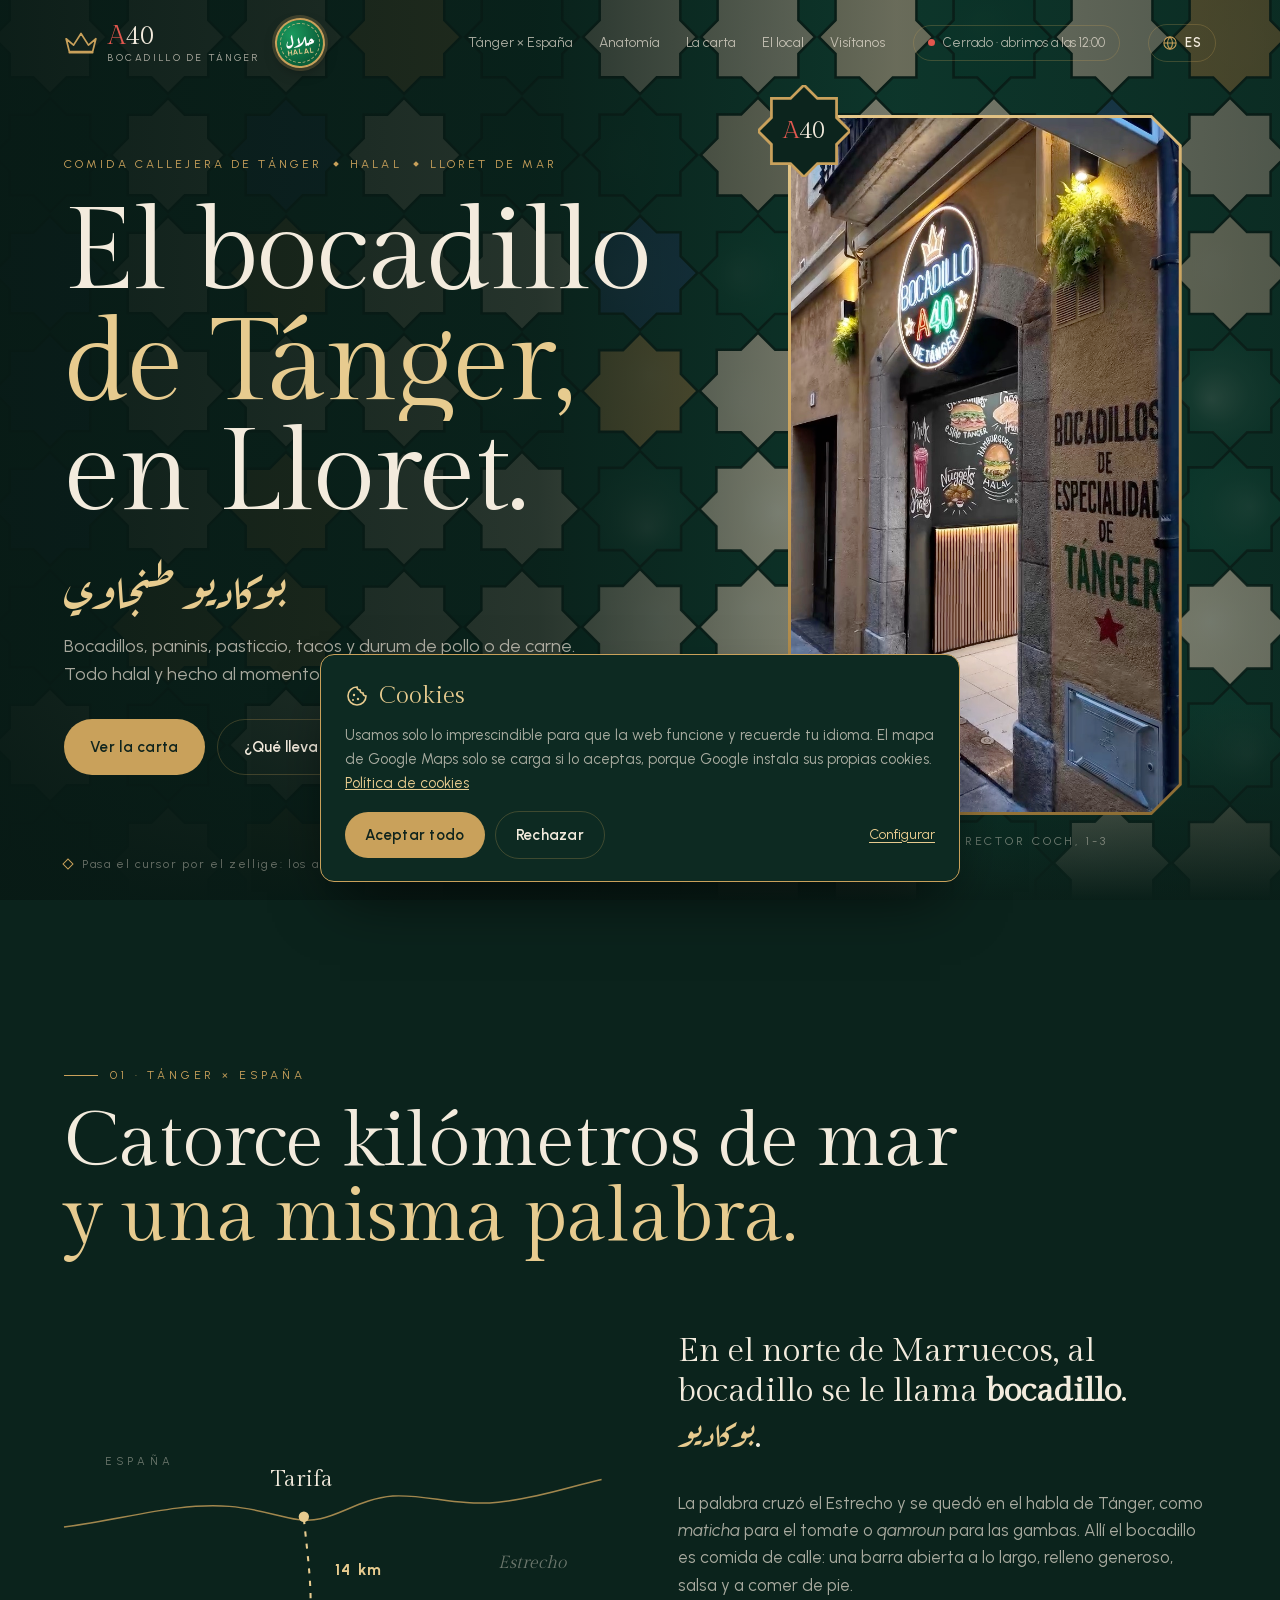
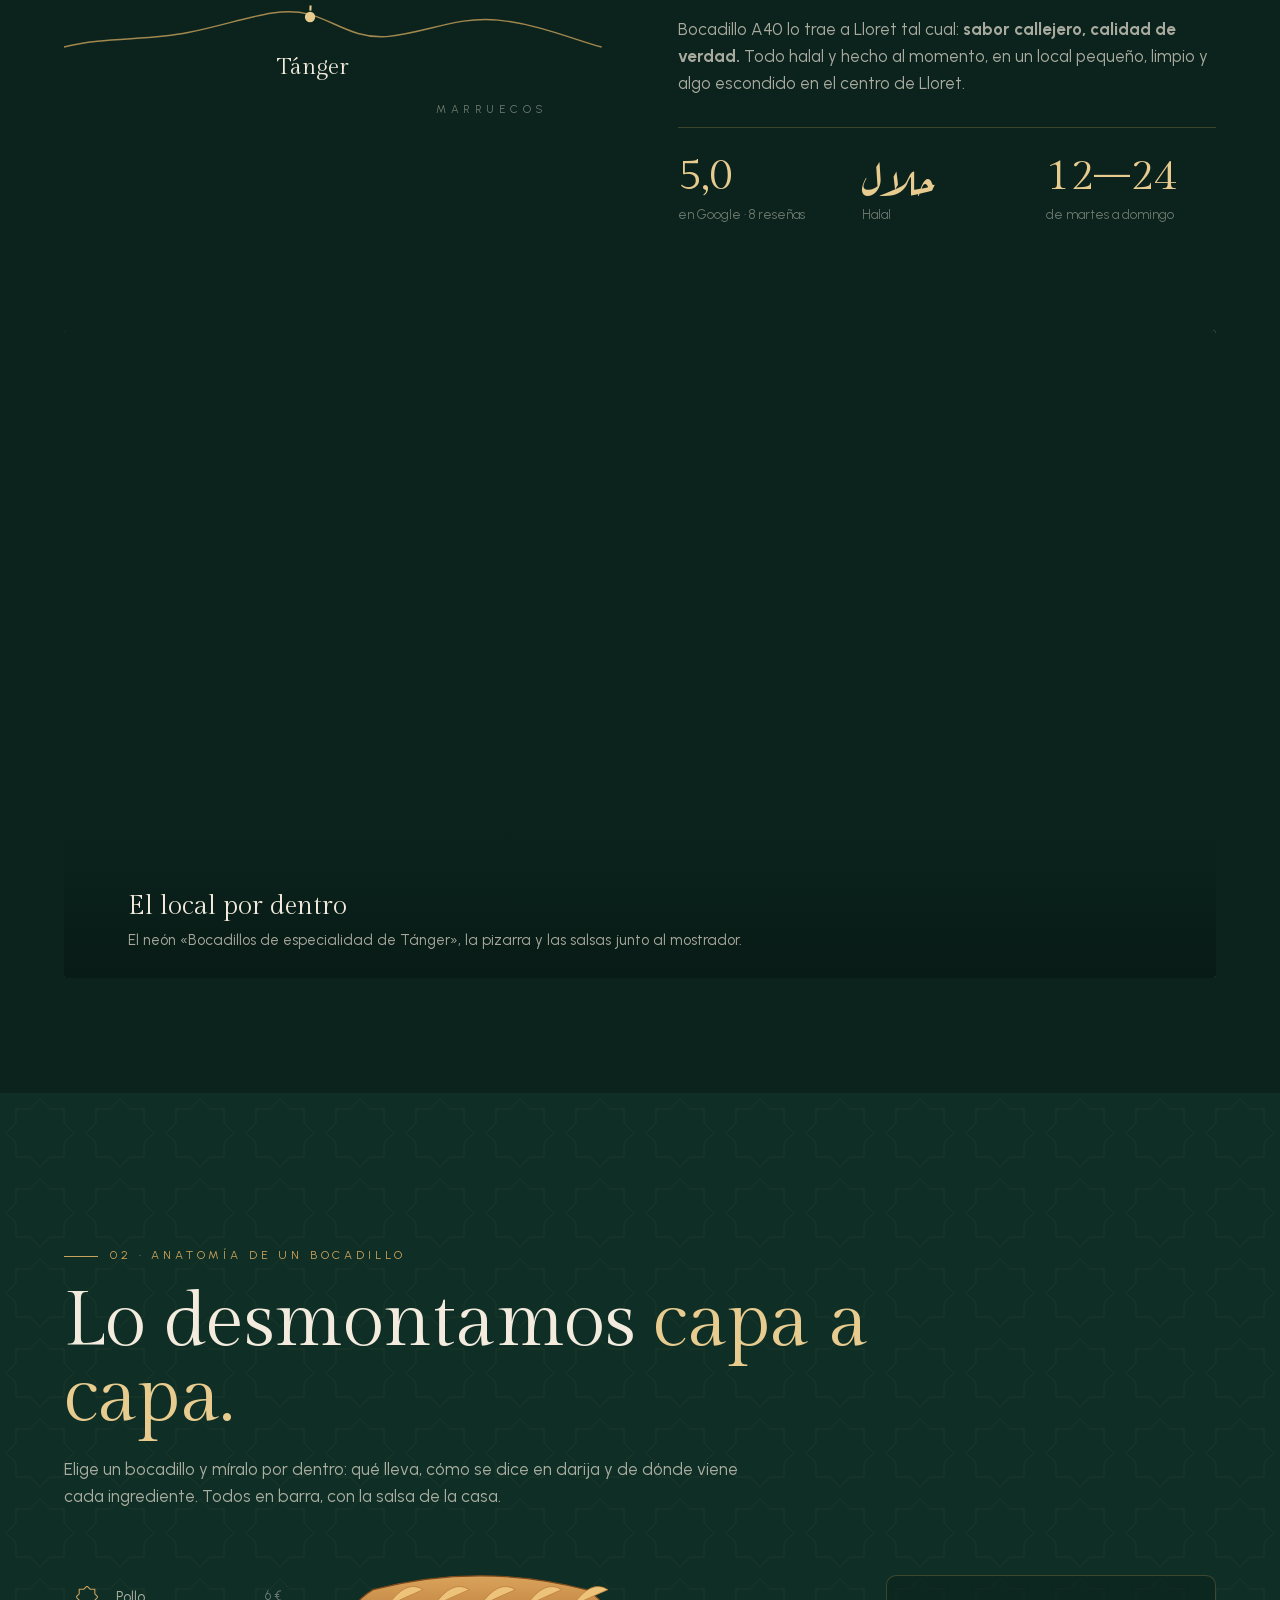
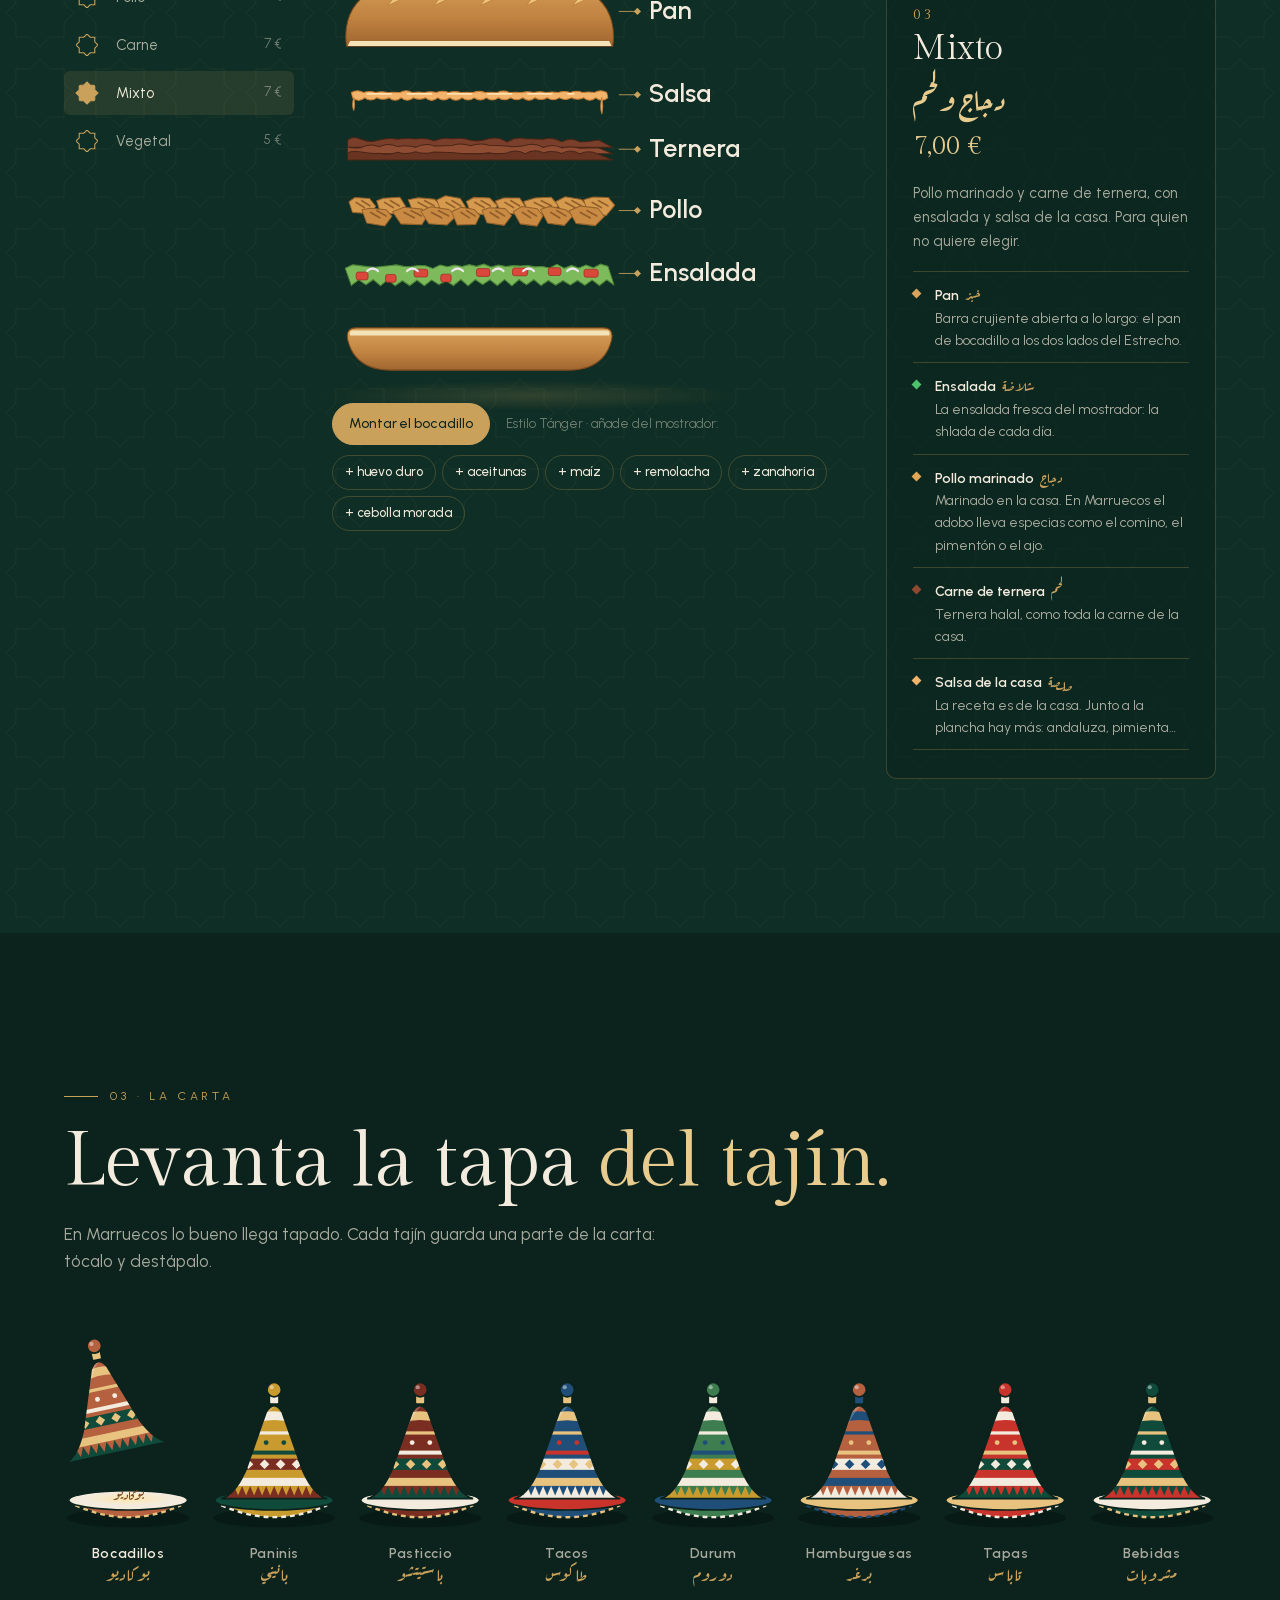
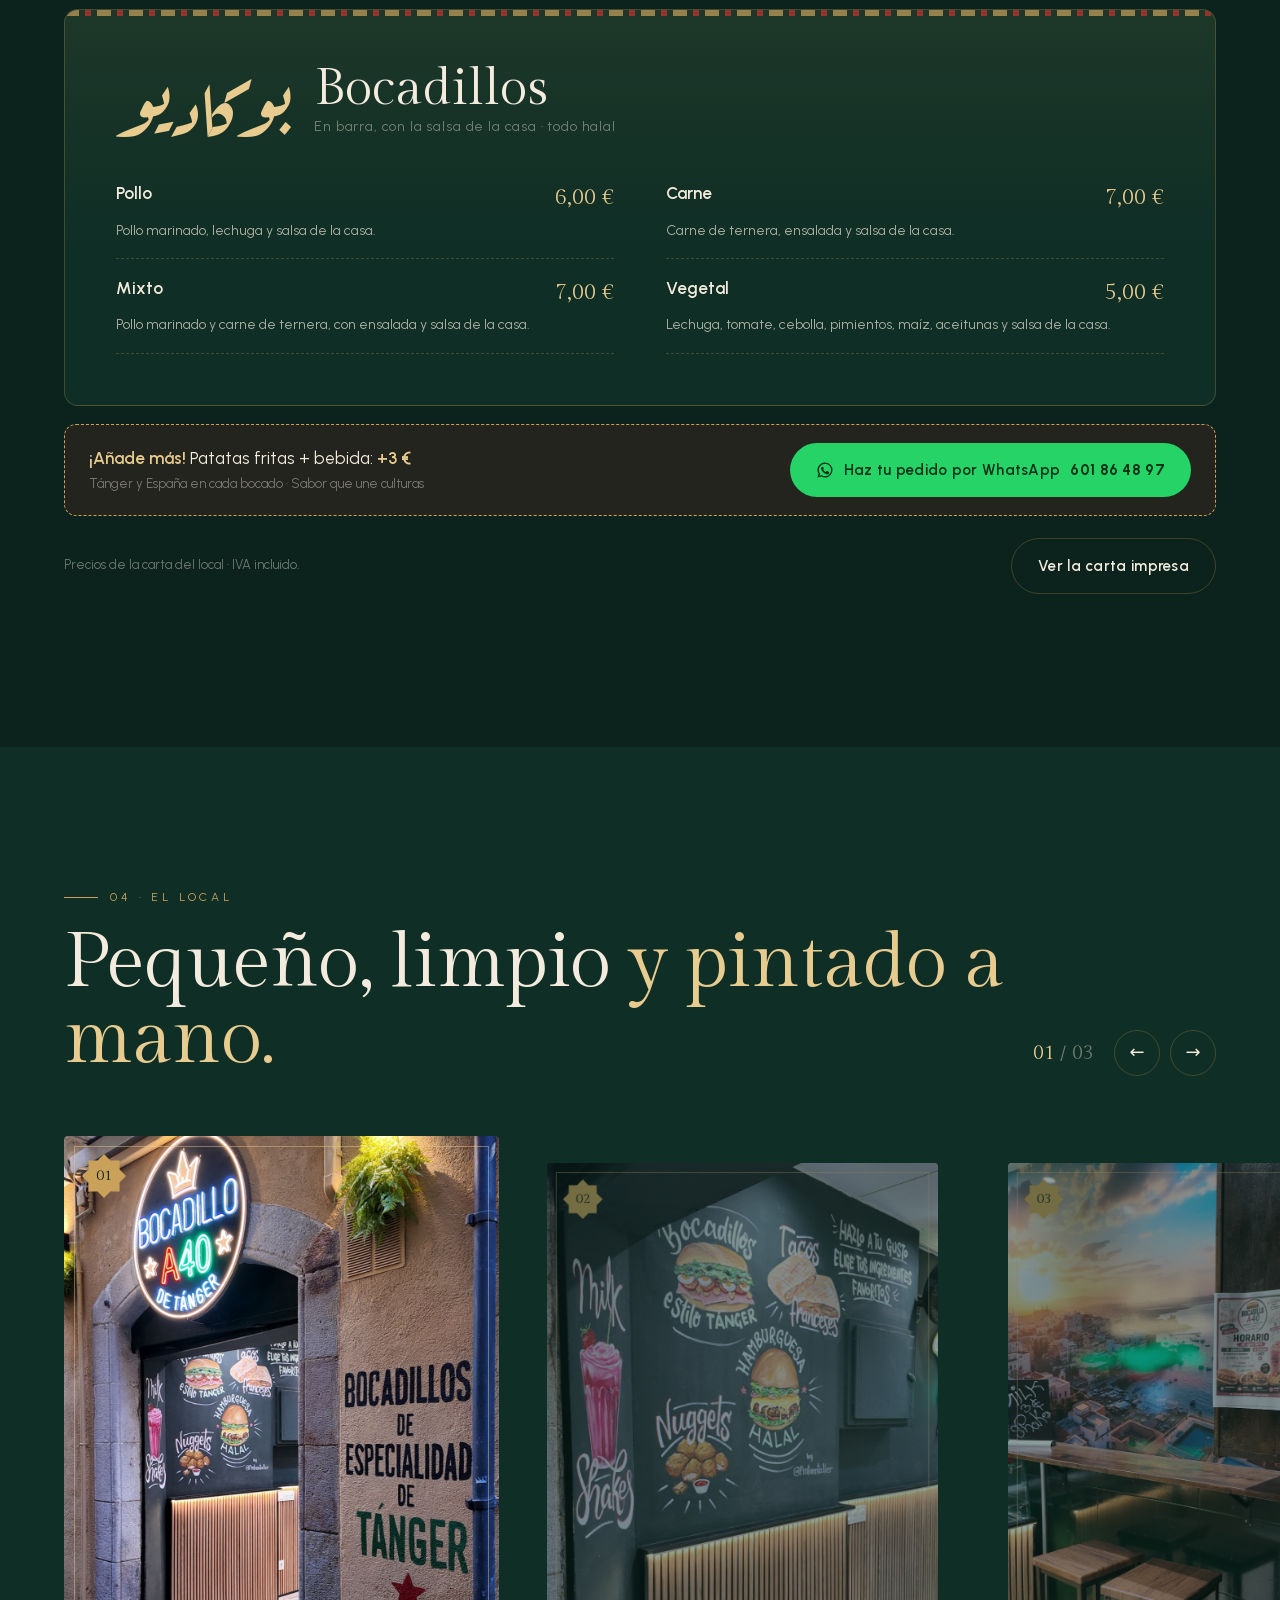
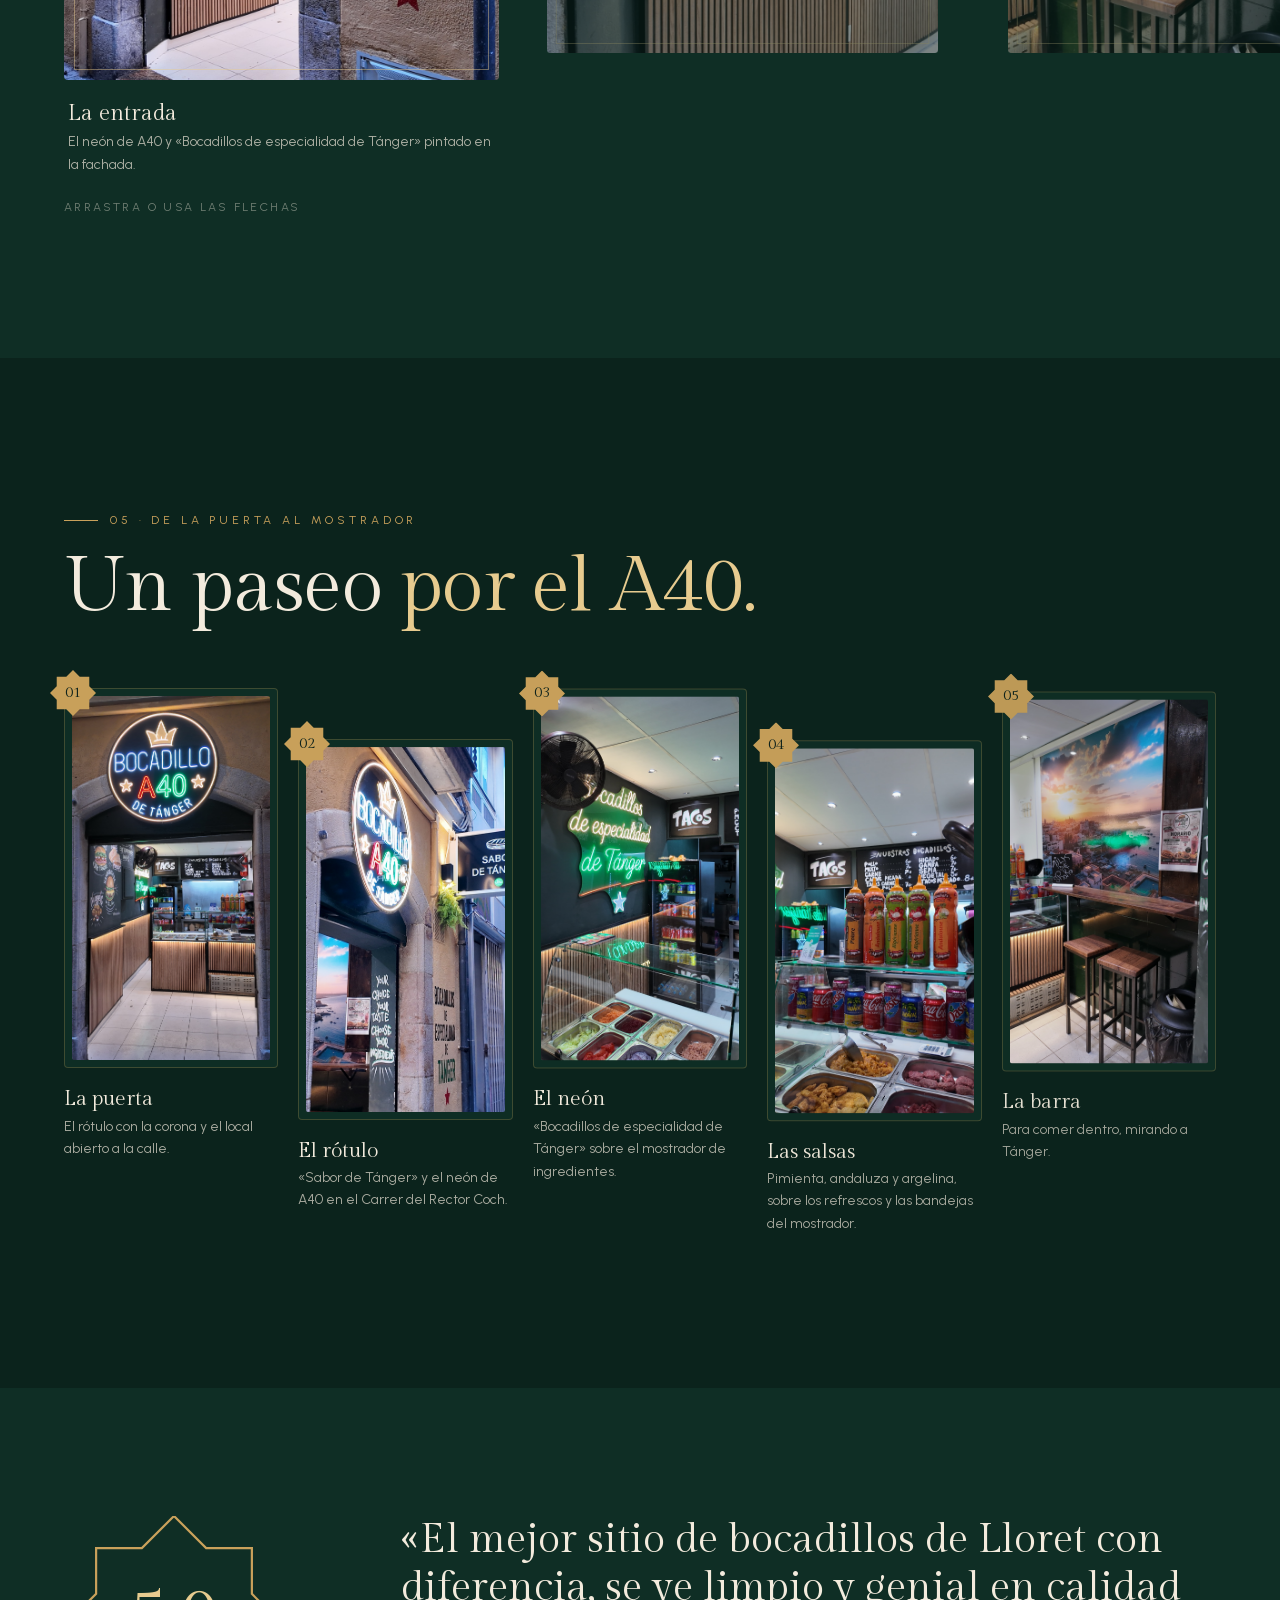
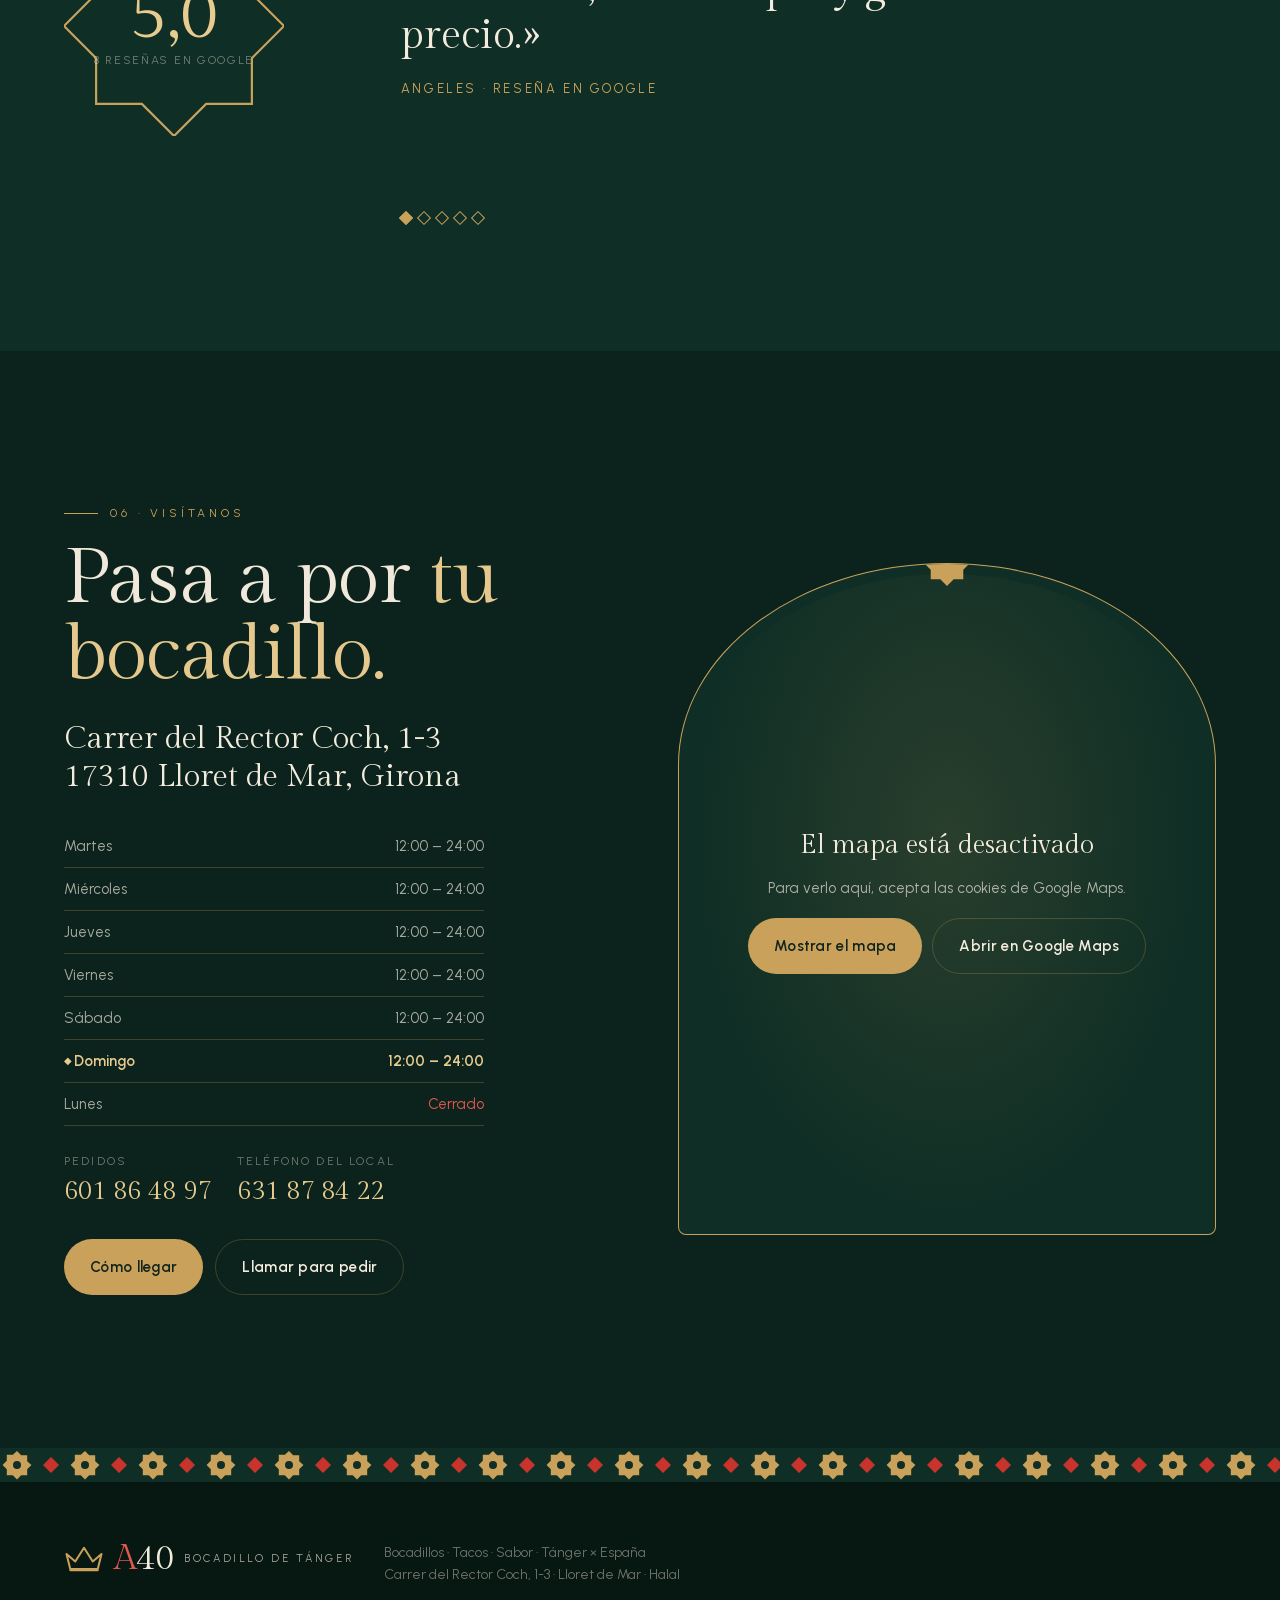
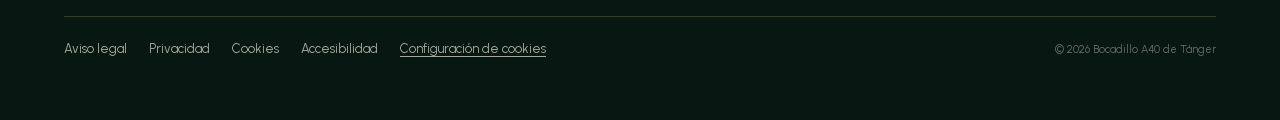
==== index.html @ fdda0179 "Publicar a40 · 2026-10-29 18:52 Co-Authored-By: Claude Opus 5.5 <noreply@anthropic.com>" ====
<!doctype html>
<html lang="es">
<head>
<meta charset="utf-8">
<meta name="viewport" content="width=device-width, initial-scale=1, viewport-fit=cover">
<title>Bocadillo A40 de Tánger · Bocadillos y tacos halal · Lloret de Mar</title>
<meta name="description" content="Bocadillo A40 de Tánger: comida callejera de Tánger en el Carrer del Rector Coch, 1-3 de Lloret de Mar. Bocadillos, paninis, pasticcio, tacos, durum y hamburguesas halal. De martes a domingo de 12 a 24 h. 5,0 en Google.">
<meta name="theme-color" content="#0B231C">
<meta property="og:title" content="Bocadillo A40 de Tánger · Lloret de Mar">
<meta property="og:description" content="El bocadillo de Tánger, en Lloret. Halal, hecho al momento, de 12 a 24 h.">
<meta property="og:image" content="assets/img/p1-puerta.jpg">
<link rel="icon" href="data:image/svg+xml,%3Csvg xmlns='http://www.w3.org/2000/svg' viewBox='0 0 64 64'%3E%3Cpath d='M32 2l8.8 8.8H53.2v12.4L62 32l-8.8 8.8v12.4H40.8L32 62l-8.8-8.8H10.8V40.8L2 32l8.8-8.8V10.8h12.4z' fill='%230F4A3A' stroke='%23C9A15B' stroke-width='3'/%3E%3Ctext x='32' y='41' font-family='Georgia,serif' font-size='24' fill='%23F3EBDD' text-anchor='middle'%3EA%3C/text%3E%3C/svg%3E">
<link rel="stylesheet" href="assets/fonts/fonts.css">
<link rel="stylesheet" href="style.css">
</head>
<body>

<svg width="0" height="0" style="position:absolute" aria-hidden="true">
  <defs>
    <symbol id="crown" viewBox="0 0 64 44"><path d="M4 14l14 12L32 4l14 22 14-12-6 24H10z" fill="none" stroke="currentColor" stroke-width="3.2" stroke-linejoin="round"/><path d="M10 40h44" stroke="currentColor" stroke-width="3.2" stroke-linecap="round"/></symbol>
    <symbol id="star8" viewBox="0 0 100 100"><path d="M50 0l14.6 14.6H85.4v20.8L100 50 85.4 64.6v20.8H64.6L50 100 35.4 85.4H14.6V64.6L0 50l14.6-14.6V14.6h20.8z"/></symbol>
  </defs>
</svg>

<!-- ============ ENTRADA ============ -->
<div class="intro" id="intro" aria-hidden="true">
  <svg class="intro__star" viewBox="-110 -110 220 220">
    <g fill="none" stroke="#C9A15B" stroke-width="1.4">
      <rect x="-70" y="-70" width="140" height="140" />
      <rect x="-70" y="-70" width="140" height="140" transform="rotate(45)" />
      <circle r="44" />
      <rect x="-40" y="-40" width="80" height="80" transform="rotate(22.5)" />
      <rect x="-40" y="-40" width="80" height="80" transform="rotate(67.5)" />
      <circle r="96" stroke-dasharray="2 6" />
    </g>
  </svg>
  <p class="intro__ar">طنجة</p>
</div>

<!-- ============ NAV ============ -->
<header class="nav" id="nav">
  <a class="logo" href="#top" aria-label="Bocadillo A40 de Tánger">
    <svg class="logo__crown" aria-hidden="true"><use href="#crown"/></svg>
    <span class="logo__txt"><b><i>A</i>40</b><small>Bocadillo de Tánger</small></span>
    <span class="halal" role="img" data-ta="aria-label:halal.aria,title:halal.aria" aria-label="Halal 100 %" title="Halal 100 %"><b lang="ar">حلال</b><small>HALAL</small></span>
  </a>
  <nav class="nav__links" data-ta="aria-label:nav.label" aria-label="Secciones">
    <a href="#estrecho" data-t="nav.estrecho">Tánger × España</a>
    <a href="#anatomia" data-t="nav.anat">Anatomía</a>
    <a href="#carta" data-t="nav.carta">La carta</a>
    <a href="#galeria" data-t="nav.local">El local</a>
    <a href="#visita" data-t="nav.visita">Visítanos</a>
  </nav>
  <span class="live" data-live><i></i><span data-live-text>Horario</span></span>
  <div class="lang" data-lang></div>
  <button class="burger" id="burger" type="button" aria-expanded="false" aria-controls="drawer" data-ta="aria-label:nav.menu" aria-label="Menú"><span></span><span></span></button>
</header>
<div class="drawer" id="drawer">
  <a href="#estrecho" data-t="nav.estrecho">Tánger × España</a><a href="#anatomia" data-t="nav.anatfull">Anatomía del bocadillo</a><a href="#carta" data-t="nav.carta">La carta</a><a href="#galeria" data-t="nav.local">El local</a><a href="#videos" data-t="nav.videos">Un paseo</a><a href="#visita" data-t="nav.visita">Visítanos</a>
  <p class="live" data-live><i></i><span data-live-text>Horario</span></p>
</div>

<main id="top">

<!-- ============ HERO · ZELLIGE ============ -->
<section class="hero" id="hero">
  <canvas class="hero__zellige" id="zellige" aria-hidden="true"></canvas>
  <div class="hero__veil" aria-hidden="true"></div>
  <div class="hero__in">
    <div class="hero__copy">
      <p class="eyebrow"><span data-t="hero.e1">Comida callejera de Tánger</span><span class="dot"></span><span>Halal</span><span class="dot"></span><span data-t="hero.e3">Lloret de Mar</span></p>
      <h1 class="hero__t">
        <span class="ln"><span data-t="hero.t1">El bocadillo</span></span>
        <span class="ln"><span data-t="hero.t2"><em>de Tánger,</em></span></span>
        <span class="ln"><span data-t="hero.t3">en Lloret.</span></span>
      </h1>
      <p class="hero__ar" lang="ar" dir="rtl">بوكاديو طنجاوي</p>
      <p class="hero__lead" data-t="hero.lead">Bocadillos, paninis, pasticcio, tacos y durum de pollo o de carne. Todo halal y hecho al momento, en el Carrer del Rector Coch.</p>
      <div class="hero__cta">
        <a class="btn btn--gold" href="#carta" data-t="hero.cta1">Ver la carta</a>
        <a class="btn btn--line" href="#anatomia" data-t="hero.cta2">¿Qué lleva cada bocadillo?</a>
      </div>
    </div>
    <figure class="hero__window hero__window--video">
      <div class="hero__frame"><video id="heroVid" muted loop playsinline preload="metadata" poster="assets/video/portada.jpg" data-ta="aria-label:hero.alt" aria-label="Vídeo: paseo por Bocadillo A40, de la puerta al mostrador"><source src="assets/video/portada.mp4" type="video/mp4"></video></div>
      <span class="hero__badge" aria-hidden="true"><svg viewBox="0 0 100 100"><use href="#star8"/></svg><b><i>A</i>40</b></span>
      <figcaption>Carrer del Rector Coch, 1-3</figcaption>
    </figure>
  </div>
  <p class="hero__hint" aria-hidden="true"><span></span><b data-t="hero.hint">Pasa el cursor por el zellige: los azulejos cogen la luz</b></p>
</section>

<!-- ============ TÁNGER × ESPAÑA ============ -->
<section class="strait" id="estrecho">
  <div class="strait__head">
    <p class="kicker" data-t="strait.k">01 · Tánger × España</p>
    <h2 class="h2" data-reveal data-t="strait.h2">Catorce kilómetros de mar<br><em>y una misma palabra.</em></h2>
  </div>
  <div class="strait__grid">
    <div class="strait__map" aria-hidden="true">
      <svg viewBox="0 0 520 340" id="straitMap">
        <path class="sm-coast" d="M0 120 C60 112 110 96 160 100 C200 103 222 118 248 112 C268 108 290 92 318 90 C350 88 380 100 420 96 C460 92 492 80 520 74"/>
        <path class="sm-coast" d="M0 236 C40 226 80 230 120 222 C170 212 205 196 236 204 C262 211 280 228 312 226 C352 222 380 206 420 210 C460 214 496 230 520 236"/>
        <path class="sm-route" d="M232 112 C236 150 240 180 238 206"/>
        <circle class="sm-dot" cx="232" cy="110" r="5"/><circle class="sm-dot" cx="238" cy="207" r="5"/>
        <text x="200" y="80" class="sm-t" data-t="map.tarifa">Tarifa</text>
        <text x="206" y="262" class="sm-t" data-t="map.tanger">Tánger</text>
        <text x="262" y="166" class="sm-km">14 km</text>
        <text x="40" y="60" class="sm-l" data-t="map.es">ESPAÑA</text><text x="360" y="300" class="sm-l" data-t="map.ma">MARRUECOS</text>
        <text x="420" y="160" class="sm-sea" data-t="map.sea">Estrecho</text>
      </svg>
    </div>
    <div class="strait__txt">
      <p class="big" data-t="strait.big">En el norte de Marruecos, al bocadillo se le llama <b>bocadillo</b>. <span lang="ar" dir="rtl" class="ar">بوكاديو</span>.</p>
      <p data-t="strait.p1">La palabra cruzó el Estrecho y se quedó en el habla de Tánger, como <i>maticha</i> para el tomate o <i>qamroun</i> para las gambas. Allí el bocadillo es comida de calle: una barra abierta a lo largo, relleno generoso, salsa y a comer de pie.</p>
      <p data-t="strait.p2">Bocadillo A40 lo trae a Lloret tal cual: <b>sabor callejero, calidad de verdad.</b> Todo halal y hecho al momento, en un local pequeño, limpio y algo escondido en el centro de Lloret.</p>
      <ul class="stats">
        <li><b>5,0</b><span data-t="stats.g">en Google · 8 reseñas</span></li>
        <li><b>حلال</b><span>Halal</span></li>
        <li><b>12–24</b><span data-t="stats.days">de martes a domingo</span></li>
      </ul>
    </div>
  </div>
  <figure class="lattice" id="lattice">
    <img src="assets/img/local-dentro.jpg" data-ta="alt:lattice.alt" alt="Interior de Bocadillo A40: neón verde, pizarra de bocadillos y salsas sobre el mostrador" loading="lazy">
    <div class="lattice__grid" aria-hidden="true"></div>
    <figcaption><span data-t="lattice.c1">El local por dentro</span> <b data-t="lattice.c2">El neón «Bocadillos de especialidad de Tánger», la pizarra y las salsas junto al mostrador.</b></figcaption>
  </figure>
</section>

<!-- ============ ANATOMÍA DEL BOCADILLO ============ -->
<section class="anat" id="anatomia">
  <div class="anat__head">
    <p class="kicker" data-t="anat.k">02 · Anatomía de un bocadillo</p>
    <h2 class="h2" data-reveal data-t="anat.h2">Lo desmontamos <em>capa a capa.</em></h2>
    <p class="anat__lead" data-t="anat.lead">Elige un bocadillo y míralo por dentro: qué lleva, cómo se dice en darija y de dónde viene cada ingrediente. Todos en barra, con la salsa de la casa.</p>
  </div>
  <div class="anat__stage">
    <ol class="anat__list" id="anatList" data-ta="aria-label:anat.list" aria-label="Bocadillos"></ol>
    <div class="anat__view">
      <svg id="anatSvg" viewBox="0 0 700 560" role="img" aria-labelledby="anatName"></svg>
      <div class="anat__tools">
        <button class="chip chip--gold" id="anatToggle" type="button" aria-pressed="true">Montar el bocadillo</button>
        <span class="anat__extras-l" data-t="anat.extras">Estilo Tánger · añade del mostrador:</span>
        <div class="anat__extras" id="anatExtras"></div>
      </div>
    </div>
    <article class="anat__card" aria-live="polite">
      <p class="anat__no" id="anatNo">01</p>
      <h3 id="anatName">Bocadillo</h3>
      <p class="anat__ar" id="anatAr" lang="ar" dir="rtl"></p>
      <p class="anat__price" id="anatPrice">6,00 €</p>
      <p class="anat__desc" id="anatDesc"></p>
      <ul class="anat__ings" id="anatIngs"></ul>
      <p class="anat__note" id="anatNote"></p>
    </article>
  </div>
</section>

<!-- ============ LA CARTA · TAJINES ============ -->
<section class="menu" id="carta">
  <div class="menu__head">
    <p class="kicker" data-t="menu.k">03 · La carta</p>
    <h2 class="h2" data-reveal data-t="menu.h2">Levanta la tapa <em>del tajín.</em></h2>
    <p class="menu__lead" data-t="menu.lead">En Marruecos lo bueno llega tapado. Cada tajín guarda una parte de la carta: tócalo y destápalo.</p>
  </div>
  <div class="tajines" id="tajines" role="tablist" data-ta="aria-label:menu.tabs" aria-label="Partes de la carta"></div>
  <div class="dish" id="dish" role="tabpanel">
    <div class="dish__head">
      <p class="dish__ar" id="dishAr" lang="ar" dir="rtl"></p>
      <h3 id="dishT"></h3>
      <p class="dish__sub" id="dishSub"></p>
    </div>
    <ul class="dish__list" id="dishList"></ul>
  </div>
  <div class="combo">
    <p><span data-t="combo"><b>¡Añade más!</b> Patatas fritas + bebida: <b>+3 €</b></span><small data-t="slogan">Tánger y España en cada bocado · Sabor que une culturas</small></p>
    <a class="btn btn--wa" href="https://wa.me/34601864897" target="_blank" rel="noopener"><svg viewBox="0 0 24 24" aria-hidden="true"><path fill="currentColor" d="M12 2a10 10 0 0 0-8.6 15.1L2 22l5-1.3A10 10 0 1 0 12 2zm0 18.2a8.2 8.2 0 0 1-4.2-1.2l-.3-.2-3 .8.8-2.9-.2-.3A8.2 8.2 0 1 1 12 20.2zm4.5-6.1c-.2-.1-1.5-.7-1.7-.8-.2-.1-.4-.1-.6.1l-.8 1c-.1.2-.3.2-.5.1a6.7 6.7 0 0 1-3.3-2.9c-.2-.4.2-.4.7-1.3.1-.2 0-.3 0-.4l-.8-1.8c-.2-.5-.4-.4-.6-.4h-.5a1 1 0 0 0-.7.3 3 3 0 0 0-.9 2.2 5.2 5.2 0 0 0 1.1 2.8 11.9 11.9 0 0 0 4.6 4c1.7.7 2.4.8 3.2.7.5-.1 1.5-.6 1.8-1.2.2-.6.2-1.1.1-1.2l-.4-.3z"/></svg><span data-t="wa">Haz tu pedido por WhatsApp</span> <b dir="ltr">601 86 48 97</b></a>
  </div>
  <div class="menu__foot">
    <p data-t="menu.foot">Precios de la carta del local · IVA incluido.</p>
    <button class="btn btn--line" type="button" id="openCarta" data-t="menu.print">Ver la carta impresa</button>
  </div>
</section>

<!-- ============ GALERÍA ============ -->
<section class="gal" id="galeria">
  <div class="gal__head">
    <div>
      <p class="kicker" data-t="gal.k">04 · El local</p>
      <h2 class="h2" data-reveal data-t="gal.h2">Pequeño, limpio <em>y pintado a mano.</em></h2>
    </div>
    <div class="gal__nav" dir="ltr">
      <span class="gal__count"><b id="galNow">01</b> / <span id="galAll">12</span></span>
      <button type="button" class="round" id="galPrev" data-ta="aria-label:gal.prev" aria-label="Foto anterior">←</button>
      <button type="button" class="round" id="galNext" data-ta="aria-label:gal.next" aria-label="Foto siguiente">→</button>
    </div>
  </div>
  <div class="gal__viewport" id="galVp" dir="ltr">
    <ul class="gal__track" id="galTrack"></ul>
  </div>
  <p class="gal__hint" data-t="gal.hint">Arrastra o usa las flechas</p>
</section>

<!-- ============ UN PASEO · FOTOS DEL LOCAL ============ -->
<section class="vids" id="videos">
  <div class="vids__head">
    <p class="kicker" data-t="vids.k">05 · De la puerta al mostrador</p>
    <h2 class="h2" data-reveal data-t="vids.h2">Un paseo <em>por el A40.</em></h2>
  </div>
  <ol class="walk" id="walk"></ol>
</section>

<!-- ============ RESEÑAS ============ -->
<section class="revs" id="resenas">
  <div class="revs__score">
    <svg class="revs__star" aria-hidden="true"><use href="#star8"/></svg>
    <b>5,0</b>
    <span data-t="revs.n">8 reseñas en Google</span>
  </div>
  <div class="revs__quotes" id="revs">
    <blockquote class="is-on" data-t="rev.1"><p>«El mejor sitio de bocadillos de Lloret con diferencia, se ve limpio y genial en calidad precio.»</p><cite>Angeles · reseña en Google</cite></blockquote>
    <blockquote data-t="rev.2"><p>«Todo muy limpio, se nota que la comida es de buena calidad.»</p><cite>Gerard · reseña en Google</cite></blockquote>
    <blockquote data-t="rev.3"><p>«Súper bueno todo, mucha limpieza y también muy amables al atenderte. Se los recomiendo 1000%.»</p><cite>Jesús · reseña en Google</cite></blockquote>
    <blockquote data-t="rev.4"><p>«Buen sitio para comer un bocadillo rico, sano y barato, además de rápido.»</p><cite>Reseña en Google</cite></blockquote>
    <blockquote data-t="rev.5"><p>«El local es pequeño, ¡pero eso no importa! La comida está buenísima, el sabor es increíble y se nota la calidad.»</p><cite>Reseña en Google</cite></blockquote>
  </div>
  <div class="revs__dots" id="revDots"></div>
</section>

<!-- ============ VISÍTANOS ============ -->
<section class="visit" id="visita">
  <div class="visit__info">
    <p class="kicker" data-t="visit.k">06 · Visítanos</p>
    <h2 class="h2" data-reveal data-t="visit.h2">Pasa a por <em>tu bocadillo.</em></h2>
    <address>Carrer del Rector Coch, 1-3<br>17310 Lloret de Mar, Girona</address>
    <table class="hours" id="hours">
      <tbody>
        <tr data-d="2"><th data-t="d.2">Martes</th><td>12:00 – 24:00</td></tr>
        <tr data-d="3"><th data-t="d.3">Miércoles</th><td>12:00 – 24:00</td></tr>
        <tr data-d="4"><th data-t="d.4">Jueves</th><td>12:00 – 24:00</td></tr>
        <tr data-d="5"><th data-t="d.5">Viernes</th><td>12:00 – 24:00</td></tr>
        <tr data-d="6"><th data-t="d.6">Sábado</th><td>12:00 – 24:00</td></tr>
        <tr data-d="0"><th data-t="d.0">Domingo</th><td>12:00 – 24:00</td></tr>
        <tr data-d="1" class="off"><th data-t="d.1">Lunes</th><td data-t="closed">Cerrado</td></tr>
      </tbody>
    </table>
    <ul class="phones">
      <li><span data-t="tel.orders">Pedidos</span><a href="tel:+34601864897" dir="ltr">601 86 48 97</a></li>
      <li><span data-t="tel.shop">Teléfono del local</span><a href="tel:+34631878422" dir="ltr">631 87 84 22</a></li>
    </ul>
    <div class="visit__cta">
      <a class="btn btn--gold" href="https://www.google.com/maps/dir/?api=1&destination=Bocadillo%20A40%2C%20Carrer%20del%20Rector%20Coch%201%2C%20Lloret%20de%20Mar" target="_blank" rel="noopener" data-t="visit.go">Cómo llegar</a>
      <a class="btn btn--line" href="tel:+34601864897" data-t="visit.call">Llamar para pedir</a>
    </div>
  </div>
  <div class="visit__map">
    <svg class="visit__orn" aria-hidden="true"><use href="#star8"/></svg>
    <iframe data-ta="title:visit.map" title="Mapa: Bocadillo A40, Carrer del Rector Coch 1-3, Lloret de Mar" data-consent-src="https://maps.google.com/maps?q=Bocadillo%20A40%2C%20Carrer%20del%20Rector%20Coch%201-3%2C%20Lloret%20de%20Mar&z=17&output=embed" loading="lazy" referrerpolicy="no-referrer-when-downgrade"></iframe>
    <div class="map-off" data-open="https://www.google.com/maps/search/?api=1&amp;query=Bocadillo%20A40%2C%20Carrer%20del%20Rector%20Coch%201-3%2C%20Lloret%20de%20Mar"></div>
  </div>
</section>

</main>

<footer class="foot">
  <div class="foot__band" aria-hidden="true"></div>
  <div class="foot__in">
    <p class="foot__logo"><svg aria-hidden="true"><use href="#crown"/></svg><b><i>A</i>40</b> <span>Bocadillo de Tánger</span></p>
    <p data-t="foot.line">Bocadillos · Tacos · Sabor · Tánger × España<br>Carrer del Rector Coch, 1-3 · Lloret de Mar · Halal</p>
    <nav class="foot__legal" data-ta="aria-label:lg.nav" aria-label="Información legal">
      <a href="aviso-legal/" data-t="lg.aviso">Aviso legal</a>
      <a href="privacidad/" data-t="lg.priv">Privacidad</a>
      <a href="cookies/" data-t="lg.cookies">Cookies</a>
      <a href="accesibilidad/" data-t="lg.a11y">Accesibilidad</a>
      <button type="button" data-cookie-settings data-t="lg.settings">Configuración de cookies</button>
      <small>© 2026 Bocadillo A40 de Tánger</small>
    </nav>
  </div>
</footer>

<!-- lightbox -->
<div class="lb" id="lb" role="dialog" aria-modal="true" aria-label="Imagen ampliada" hidden>
  <figure><img id="lbImg" alt=""><figcaption id="lbCap"></figcaption></figure>
  <button class="lb__close" type="button" data-ta="aria-label:lb.close" aria-label="Cerrar">×</button>
</div>

<script src="assets/js/gsap.min.js"></script>
<script src="assets/js/ScrollTrigger.min.js"></script>
<script src="assets/js/lenis.min.js"></script>
<script src="datos.js"></script>
<script src="i18n.js"></script>
<script src="cookies.js"></script>
<script src="app.js"></script>
</body>
</html>
---- assets/fonts/fonts.css ----
/* Google Fonts alojadas en la propia web (Amiri, Aref Ruqaa, Gilda Display, IBM Plex Sans Arabic, Urbanist) · licencia SIL OFL */
/* arabic */
@font-face {
  font-family: 'Amiri';
  font-style: normal;
  font-weight: 400;
  font-display: swap;
  src: url(amiri-400-arabic.woff2) format('woff2');
  unicode-range: U+0600-06FF, U+0750-077F, U+0870-0891, U+0897-08E1, U+08E3-08FF, U+200C-200E, U+2010-2011, U+204F, U+2E41, U+FB50-FDFF, U+FE70-FE74, U+FE76-FEFC, U+102E0-102FB, U+10E60-10E7E, U+10EC2-10EC7, U+10EC9-10EEE, U+10EF0-10EFF, U+1EE00-1EE03, U+1EE05-1EE1F, U+1EE21-1EE22, U+1EE24, U+1EE27, U+1EE29-1EE32, U+1EE34-1EE37, U+1EE39, U+1EE3B, U+1EE42, U+1EE47, U+1EE49, U+1EE4B, U+1EE4D-1EE4F, U+1EE51-1EE52, U+1EE54, U+1EE57, U+1EE59, U+1EE5B, U+1EE5D, U+1EE5F, U+1EE61-1EE62, U+1EE64, U+1EE67-1EE6A, U+1EE6C-1EE72, U+1EE74-1EE77, U+1EE79-1EE7C, U+1EE7E, U+1EE80-1EE89, U+1EE8B-1EE9B, U+1EEA1-1EEA3, U+1EEA5-1EEA9, U+1EEAB-1EEBB, U+1EEF0-1EEF1;
}
/* latin-ext */
@font-face {
  font-family: 'Amiri';
  font-style: normal;
  font-weight: 400;
  font-display: swap;
  src: url(amiri-400-latin-ext.woff2) format('woff2');
  unicode-range: U+0100-02BA, U+02BD-02C5, U+02C7-02CC, U+02CE-02D7, U+02DD-02FF, U+0304, U+0308, U+0329, U+1D00-1DBF, U+1E00-1E9F, U+1EF2-1EFF, U+2020, U+20A0-20AB, U+20AD-20C4, U+2113, U+2C60-2C7F, U+A720-A7FF;
}
/* latin */
@font-face {
  font-family: 'Amiri';
  font-style: normal;
  font-weight: 400;
  font-display: swap;
  src: url(amiri-400-latin.woff2) format('woff2');
  unicode-range: U+0000-00FF, U+0131, U+0152-0153, U+02BB-02BC, U+02C6, U+02DA, U+02DC, U+0304, U+0308, U+0329, U+2000-206F, U+20AC, U+2122, U+2191, U+2193, U+2212, U+2215, U+FEFF, U+FFFD;
}
/* arabic */
@font-face {
  font-family: 'Amiri';
  font-style: normal;
  font-weight: 700;
  font-display: swap;
  src: url(amiri-700-arabic.woff2) format('woff2');
  unicode-range: U+0600-06FF, U+0750-077F, U+0870-0891, U+0897-08E1, U+08E3-08FF, U+200C-200E, U+2010-2011, U+204F, U+2E41, U+FB50-FDFF, U+FE70-FE74, U+FE76-FEFC, U+102E0-102FB, U+10E60-10E7E, U+10EC2-10EC7, U+10EC9-10EEE, U+10EF0-10EFF, U+1EE00-1EE03, U+1EE05-1EE1F, U+1EE21-1EE22, U+1EE24, U+1EE27, U+1EE29-1EE32, U+1EE34-1EE37, U+1EE39, U+1EE3B, U+1EE42, U+1EE47, U+1EE49, U+1EE4B, U+1EE4D-1EE4F, U+1EE51-1EE52, U+1EE54, U+1EE57, U+1EE59, U+1EE5B, U+1EE5D, U+1EE5F, U+1EE61-1EE62, U+1EE64, U+1EE67-1EE6A, U+1EE6C-1EE72, U+1EE74-1EE77, U+1EE79-1EE7C, U+1EE7E, U+1EE80-1EE89, U+1EE8B-1EE9B, U+1EEA1-1EEA3, U+1EEA5-1EEA9, U+1EEAB-1EEBB, U+1EEF0-1EEF1;
}
/* latin-ext */
@font-face {
  font-family: 'Amiri';
  font-style: normal;
  font-weight: 700;
  font-display: swap;
  src: url(amiri-700-latin-ext.woff2) format('woff2');
  unicode-range: U+0100-02BA, U+02BD-02C5, U+02C7-02CC, U+02CE-02D7, U+02DD-02FF, U+0304, U+0308, U+0329, U+1D00-1DBF, U+1E00-1E9F, U+1EF2-1EFF, U+2020, U+20A0-20AB, U+20AD-20C4, U+2113, U+2C60-2C7F, U+A720-A7FF;
}
/* latin */
@font-face {
  font-family: 'Amiri';
  font-style: normal;
  font-weight: 700;
  font-display: swap;
  src: url(amiri-700-latin.woff2) format('woff2');
  unicode-range: U+0000-00FF, U+0131, U+0152-0153, U+02BB-02BC, U+02C6, U+02DA, U+02DC, U+0304, U+0308, U+0329, U+2000-206F, U+20AC, U+2122, U+2191, U+2193, U+2212, U+2215, U+FEFF, U+FFFD;
}
/* arabic */
@font-face {
  font-family: 'Aref Ruqaa';
  font-style: normal;
  font-weight: 400;
  font-display: swap;
  src: url(aref-ruqaa-400-arabic.woff2) format('woff2');
  unicode-range: U+0600-06FF, U+0750-077F, U+0870-0891, U+0897-08E1, U+08E3-08FF, U+200C-200E, U+2010-2011, U+204F, U+2E41, U+FB50-FDFF, U+FE70-FE74, U+FE76-FEFC, U+102E0-102FB, U+10E60-10E7E, U+10EC2-10EC7, U+10EC9-10EEE, U+10EF0-10EFF, U+1EE00-1EE03, U+1EE05-1EE1F, U+1EE21-1EE22, U+1EE24, U+1EE27, U+1EE29-1EE32, U+1EE34-1EE37, U+1EE39, U+1EE3B, U+1EE42, U+1EE47, U+1EE49, U+1EE4B, U+1EE4D-1EE4F, U+1EE51-1EE52, U+1EE54, U+1EE57, U+1EE59, U+1EE5B, U+1EE5D, U+1EE5F, U+1EE61-1EE62, U+1EE64, U+1EE67-1EE6A, U+1EE6C-1EE72, U+1EE74-1EE77, U+1EE79-1EE7C, U+1EE7E, U+1EE80-1EE89, U+1EE8B-1EE9B, U+1EEA1-1EEA3, U+1EEA5-1EEA9, U+1EEAB-1EEBB, U+1EEF0-1EEF1;
}
/* latin-ext */
@font-face {
  font-family: 'Aref Ruqaa';
  font-style: normal;
  font-weight: 400;
  font-display: swap;
  src: url(aref-ruqaa-400-latin-ext.woff2) format('woff2');
  unicode-range: U+0100-02BA, U+02BD-02C5, U+02C7-02CC, U+02CE-02D7, U+02DD-02FF, U+0304, U+0308, U+0329, U+1D00-1DBF, U+1E00-1E9F, U+1EF2-1EFF, U+2020, U+20A0-20AB, U+20AD-20C4, U+2113, U+2C60-2C7F, U+A720-A7FF;
}
/* latin */
@font-face {
  font-family: 'Aref Ruqaa';
  font-style: normal;
  font-weight: 400;
  font-display: swap;
  src: url(aref-ruqaa-400-latin.woff2) format('woff2');
  unicode-range: U+0000-00FF, U+0131, U+0152-0153, U+02BB-02BC, U+02C6, U+02DA, U+02DC, U+0304, U+0308, U+0329, U+2000-206F, U+20AC, U+2122, U+2191, U+2193, U+2212, U+2215, U+FEFF, U+FFFD;
}
/* arabic */
@font-face {
  font-family: 'Aref Ruqaa';
  font-style: normal;
  font-weight: 700;
  font-display: swap;
  src: url(aref-ruqaa-700-arabic.woff2) format('woff2');
  unicode-range: U+0600-06FF, U+0750-077F, U+0870-0891, U+0897-08E1, U+08E3-08FF, U+200C-200E, U+2010-2011, U+204F, U+2E41, U+FB50-FDFF, U+FE70-FE74, U+FE76-FEFC, U+102E0-102FB, U+10E60-10E7E, U+10EC2-10EC7, U+10EC9-10EEE, U+10EF0-10EFF, U+1EE00-1EE03, U+1EE05-1EE1F, U+1EE21-1EE22, U+1EE24, U+1EE27, U+1EE29-1EE32, U+1EE34-1EE37, U+1EE39, U+1EE3B, U+1EE42, U+1EE47, U+1EE49, U+1EE4B, U+1EE4D-1EE4F, U+1EE51-1EE52, U+1EE54, U+1EE57, U+1EE59, U+1EE5B, U+1EE5D, U+1EE5F, U+1EE61-1EE62, U+1EE64, U+1EE67-1EE6A, U+1EE6C-1EE72, U+1EE74-1EE77, U+1EE79-1EE7C, U+1EE7E, U+1EE80-1EE89, U+1EE8B-1EE9B, U+1EEA1-1EEA3, U+1EEA5-1EEA9, U+1EEAB-1EEBB, U+1EEF0-1EEF1;
}
/* latin-ext */
@font-face {
  font-family: 'Aref Ruqaa';
  font-style: normal;
  font-weight: 700;
  font-display: swap;
  src: url(aref-ruqaa-700-latin-ext.woff2) format('woff2');
  unicode-range: U+0100-02BA, U+02BD-02C5, U+02C7-02CC, U+02CE-02D7, U+02DD-02FF, U+0304, U+0308, U+0329, U+1D00-1DBF, U+1E00-1E9F, U+1EF2-1EFF, U+2020, U+20A0-20AB, U+20AD-20C4, U+2113, U+2C60-2C7F, U+A720-A7FF;
}
/* latin */
@font-face {
  font-family: 'Aref Ruqaa';
  font-style: normal;
  font-weight: 700;
  font-display: swap;
  src: url(aref-ruqaa-700-latin.woff2) format('woff2');
  unicode-range: U+0000-00FF, U+0131, U+0152-0153, U+02BB-02BC, U+02C6, U+02DA, U+02DC, U+0304, U+0308, U+0329, U+2000-206F, U+20AC, U+2122, U+2191, U+2193, U+2212, U+2215, U+FEFF, U+FFFD;
}
/* latin-ext */
@font-face {
  font-family: 'Gilda Display';
  font-style: normal;
  font-weight: 400;
  font-display: swap;
  src: url(gilda-display-400-latin-ext.woff2) format('woff2');
  unicode-range: U+0100-02BA, U+02BD-02C5, U+02C7-02CC, U+02CE-02D7, U+02DD-02FF, U+0304, U+0308, U+0329, U+1D00-1DBF, U+1E00-1E9F, U+1EF2-1EFF, U+2020, U+20A0-20AB, U+20AD-20C4, U+2113, U+2C60-2C7F, U+A720-A7FF;
}
/* latin */
@font-face {
  font-family: 'Gilda Display';
  font-style: normal;
  font-weight: 400;
  font-display: swap;
  src: url(gilda-display-400-latin.woff2) format('woff2');
  unicode-range: U+0000-00FF, U+0131, U+0152-0153, U+02BB-02BC, U+02C6, U+02DA, U+02DC, U+0304, U+0308, U+0329, U+2000-206F, U+20AC, U+2122, U+2191, U+2193, U+2212, U+2215, U+FEFF, U+FFFD;
}
/* arabic */
@font-face {
  font-family: 'IBM Plex Sans Arabic';
  font-style: normal;
  font-weight: 300;
  font-display: swap;
  src: url(ibm-plex-sans-arabic-300-arabic.woff2) format('woff2');
  unicode-range: U+0600-06FF, U+0750-077F, U+0870-0891, U+0897-08E1, U+08E3-08FF, U+200C-200E, U+2010-2011, U+204F, U+2E41, U+FB50-FDFF, U+FE70-FE74, U+FE76-FEFC, U+102E0-102FB, U+10E60-10E7E, U+10EC2-10EC7, U+10EC9-10EEE, U+10EF0-10EFF, U+1EE00-1EE03, U+1EE05-1EE1F, U+1EE21-1EE22, U+1EE24, U+1EE27, U+1EE29-1EE32, U+1EE34-1EE37, U+1EE39, U+1EE3B, U+1EE42, U+1EE47, U+1EE49, U+1EE4B, U+1EE4D-1EE4F, U+1EE51-1EE52, U+1EE54, U+1EE57, U+1EE59, U+1EE5B, U+1EE5D, U+1EE5F, U+1EE61-1EE62, U+1EE64, U+1EE67-1EE6A, U+1EE6C-1EE72, U+1EE74-1EE77, U+1EE79-1EE7C, U+1EE7E, U+1EE80-1EE89, U+1EE8B-1EE9B, U+1EEA1-1EEA3, U+1EEA5-1EEA9, U+1EEAB-1EEBB, U+1EEF0-1EEF1;
}
/* latin-ext */
@font-face {
  font-family: 'IBM Plex Sans Arabic';
  font-style: normal;
  font-weight: 300;
  font-display: swap;
  src: url(ibm-plex-sans-arabic-300-latin-ext.woff2) format('woff2');
  unicode-range: U+0100-02BA, U+02BD-02C5, U+02C7-02CC, U+02CE-02D7, U+02DD-02FF, U+0304, U+0308, U+0329, U+1D00-1DBF, U+1E00-1E9F, U+1EF2-1EFF, U+2020, U+20A0-20AB, U+20AD-20C4, U+2113, U+2C60-2C7F, U+A720-A7FF;
}
/* latin */
@font-face {
  font-family: 'IBM Plex Sans Arabic';
  font-style: normal;
  font-weight: 300;
  font-display: swap;
  src: url(ibm-plex-sans-arabic-300-latin.woff2) format('woff2');
  unicode-range: U+0000-00FF, U+0131, U+0152-0153, U+02BB-02BC, U+02C6, U+02DA, U+02DC, U+0304, U+0308, U+0329, U+2000-206F, U+20AC, U+2122, U+2191, U+2193, U+2212, U+2215, U+FEFF, U+FFFD;
}
/* arabic */
@font-face {
  font-family: 'IBM Plex Sans Arabic';
  font-style: normal;
  font-weight: 400;
  font-display: swap;
  src: url(ibm-plex-sans-arabic-400-arabic.woff2) format('woff2');
  unicode-range: U+0600-06FF, U+0750-077F, U+0870-0891, U+0897-08E1, U+08E3-08FF, U+200C-200E, U+2010-2011, U+204F, U+2E41, U+FB50-FDFF, U+FE70-FE74, U+FE76-FEFC, U+102E0-102FB, U+10E60-10E7E, U+10EC2-10EC7, U+10EC9-10EEE, U+10EF0-10EFF, U+1EE00-1EE03, U+1EE05-1EE1F, U+1EE21-1EE22, U+1EE24, U+1EE27, U+1EE29-1EE32, U+1EE34-1EE37, U+1EE39, U+1EE3B, U+1EE42, U+1EE47, U+1EE49, U+1EE4B, U+1EE4D-1EE4F, U+1EE51-1EE52, U+1EE54, U+1EE57, U+1EE59, U+1EE5B, U+1EE5D, U+1EE5F, U+1EE61-1EE62, U+1EE64, U+1EE67-1EE6A, U+1EE6C-1EE72, U+1EE74-1EE77, U+1EE79-1EE7C, U+1EE7E, U+1EE80-1EE89, U+1EE8B-1EE9B, U+1EEA1-1EEA3, U+1EEA5-1EEA9, U+1EEAB-1EEBB, U+1EEF0-1EEF1;
}
/* latin-ext */
@font-face {
  font-family: 'IBM Plex Sans Arabic';
  font-style: normal;
  font-weight: 400;
  font-display: swap;
  src: url(ibm-plex-sans-arabic-400-latin-ext.woff2) format('woff2');
  unicode-range: U+0100-02BA, U+02BD-02C5, U+02C7-02CC, U+02CE-02D7, U+02DD-02FF, U+0304, U+0308, U+0329, U+1D00-1DBF, U+1E00-1E9F, U+1EF2-1EFF, U+2020, U+20A0-20AB, U+20AD-20C4, U+2113, U+2C60-2C7F, U+A720-A7FF;
}
/* latin */
@font-face {
  font-family: 'IBM Plex Sans Arabic';
  font-style: normal;
  font-weight: 400;
  font-display: swap;
  src: url(ibm-plex-sans-arabic-400-latin.woff2) format('woff2');
  unicode-range: U+0000-00FF, U+0131, U+0152-0153, U+02BB-02BC, U+02C6, U+02DA, U+02DC, U+0304, U+0308, U+0329, U+2000-206F, U+20AC, U+2122, U+2191, U+2193, U+2212, U+2215, U+FEFF, U+FFFD;
}
/* arabic */
@font-face {
  font-family: 'IBM Plex Sans Arabic';
  font-style: normal;
  font-weight: 500;
  font-display: swap;
  src: url(ibm-plex-sans-arabic-500-arabic.woff2) format('woff2');
  unicode-range: U+0600-06FF, U+0750-077F, U+0870-0891, U+0897-08E1, U+08E3-08FF, U+200C-200E, U+2010-2011, U+204F, U+2E41, U+FB50-FDFF, U+FE70-FE74, U+FE76-FEFC, U+102E0-102FB, U+10E60-10E7E, U+10EC2-10EC7, U+10EC9-10EEE, U+10EF0-10EFF, U+1EE00-1EE03, U+1EE05-1EE1F, U+1EE21-1EE22, U+1EE24, U+1EE27, U+1EE29-1EE32, U+1EE34-1EE37, U+1EE39, U+1EE3B, U+1EE42, U+1EE47, U+1EE49, U+1EE4B, U+1EE4D-1EE4F, U+1EE51-1EE52, U+1EE54, U+1EE57, U+1EE59, U+1EE5B, U+1EE5D, U+1EE5F, U+1EE61-1EE62, U+1EE64, U+1EE67-1EE6A, U+1EE6C-1EE72, U+1EE74-1EE77, U+1EE79-1EE7C, U+1EE7E, U+1EE80-1EE89, U+1EE8B-1EE9B, U+1EEA1-1EEA3, U+1EEA5-1EEA9, U+1EEAB-1EEBB, U+1EEF0-1EEF1;
}
/* latin-ext */
@font-face {
  font-family: 'IBM Plex Sans Arabic';
  font-style: normal;
  font-weight: 500;
  font-display: swap;
  src: url(ibm-plex-sans-arabic-500-latin-ext.woff2) format('woff2');
  unicode-range: U+0100-02BA, U+02BD-02C5, U+02C7-02CC, U+02CE-02D7, U+02DD-02FF, U+0304, U+0308, U+0329, U+1D00-1DBF, U+1E00-1E9F, U+1EF2-1EFF, U+2020, U+20A0-20AB, U+20AD-20C4, U+2113, U+2C60-2C7F, U+A720-A7FF;
}
/* latin */
@font-face {
  font-family: 'IBM Plex Sans Arabic';
  font-style: normal;
  font-weight: 500;
  font-display: swap;
  src: url(ibm-plex-sans-arabic-500-latin.woff2) format('woff2');
  unicode-range: U+0000-00FF, U+0131, U+0152-0153, U+02BB-02BC, U+02C6, U+02DA, U+02DC, U+0304, U+0308, U+0329, U+2000-206F, U+20AC, U+2122, U+2191, U+2193, U+2212, U+2215, U+FEFF, U+FFFD;
}
/* arabic */
@font-face {
  font-family: 'IBM Plex Sans Arabic';
  font-style: normal;
  font-weight: 600;
  font-display: swap;
  src: url(ibm-plex-sans-arabic-600-arabic.woff2) format('woff2');
  unicode-range: U+0600-06FF, U+0750-077F, U+0870-0891, U+0897-08E1, U+08E3-08FF, U+200C-200E, U+2010-2011, U+204F, U+2E41, U+FB50-FDFF, U+FE70-FE74, U+FE76-FEFC, U+102E0-102FB, U+10E60-10E7E, U+10EC2-10EC7, U+10EC9-10EEE, U+10EF0-10EFF, U+1EE00-1EE03, U+1EE05-1EE1F, U+1EE21-1EE22, U+1EE24, U+1EE27, U+1EE29-1EE32, U+1EE34-1EE37, U+1EE39, U+1EE3B, U+1EE42, U+1EE47, U+1EE49, U+1EE4B, U+1EE4D-1EE4F, U+1EE51-1EE52, U+1EE54, U+1EE57, U+1EE59, U+1EE5B, U+1EE5D, U+1EE5F, U+1EE61-1EE62, U+1EE64, U+1EE67-1EE6A, U+1EE6C-1EE72, U+1EE74-1EE77, U+1EE79-1EE7C, U+1EE7E, U+1EE80-1EE89, U+1EE8B-1EE9B, U+1EEA1-1EEA3, U+1EEA5-1EEA9, U+1EEAB-1EEBB, U+1EEF0-1EEF1;
}
/* latin-ext */
@font-face {
  font-family: 'IBM Plex Sans Arabic';
  font-style: normal;
  font-weight: 600;
  font-display: swap;
  src: url(ibm-plex-sans-arabic-600-latin-ext.woff2) format('woff2');
  unicode-range: U+0100-02BA, U+02BD-02C5, U+02C7-02CC, U+02CE-02D7, U+02DD-02FF, U+0304, U+0308, U+0329, U+1D00-1DBF, U+1E00-1E9F, U+1EF2-1EFF, U+2020, U+20A0-20AB, U+20AD-20C4, U+2113, U+2C60-2C7F, U+A720-A7FF;
}
/* latin */
@font-face {
  font-family: 'IBM Plex Sans Arabic';
  font-style: normal;
  font-weight: 600;
  font-display: swap;
  src: url(ibm-plex-sans-arabic-600-latin.woff2) format('woff2');
  unicode-range: U+0000-00FF, U+0131, U+0152-0153, U+02BB-02BC, U+02C6, U+02DA, U+02DC, U+0304, U+0308, U+0329, U+2000-206F, U+20AC, U+2122, U+2191, U+2193, U+2212, U+2215, U+FEFF, U+FFFD;
}
/* latin-ext */
@font-face {
  font-family: 'Urbanist';
  font-style: italic;
  font-weight: 400;
  font-display: swap;
  src: url(urbanist-400i-latin-ext.woff2) format('woff2');
  unicode-range: U+0100-02BA, U+02BD-02C5, U+02C7-02CC, U+02CE-02D7, U+02DD-02FF, U+0304, U+0308, U+0329, U+1D00-1DBF, U+1E00-1E9F, U+1EF2-1EFF, U+2020, U+20A0-20AB, U+20AD-20C4, U+2113, U+2C60-2C7F, U+A720-A7FF;
}
/* latin */
@font-face {
  font-family: 'Urbanist';
  font-style: italic;
  font-weight: 400;
  font-display: swap;
  src: url(urbanist-400i-latin.woff2) format('woff2');
  unicode-range: U+0000-00FF, U+0131, U+0152-0153, U+02BB-02BC, U+02C6, U+02DA, U+02DC, U+0304, U+0308, U+0329, U+2000-206F, U+20AC, U+2122, U+2191, U+2193, U+2212, U+2215, U+FEFF, U+FFFD;
}
/* latin-ext */
@font-face {
  font-family: 'Urbanist';
  font-style: normal;
  font-weight: 300;
  font-display: swap;
  src: url(urbanist-300-latin-ext.woff2) format('woff2');
  unicode-range: U+0100-02BA, U+02BD-02C5, U+02C7-02CC, U+02CE-02D7, U+02DD-02FF, U+0304, U+0308, U+0329, U+1D00-1DBF, U+1E00-1E9F, U+1EF2-1EFF, U+2020, U+20A0-20AB, U+20AD-20C4, U+2113, U+2C60-2C7F, U+A720-A7FF;
}
/* latin */
@font-face {
  font-family: 'Urbanist';
  font-style: normal;
  font-weight: 300;
  font-display: swap;
  src: url(urbanist-300-latin.woff2) format('woff2');
  unicode-range: U+0000-00FF, U+0131, U+0152-0153, U+02BB-02BC, U+02C6, U+02DA, U+02DC, U+0304, U+0308, U+0329, U+2000-206F, U+20AC, U+2122, U+2191, U+2193, U+2212, U+2215, U+FEFF, U+FFFD;
}
/* latin-ext */
@font-face {
  font-family: 'Urbanist';
  font-style: normal;
  font-weight: 400;
  font-display: swap;
  src: url(urbanist-400-latin-ext.woff2) format('woff2');
  unicode-range: U+0100-02BA, U+02BD-02C5, U+02C7-02CC, U+02CE-02D7, U+02DD-02FF, U+0304, U+0308, U+0329, U+1D00-1DBF, U+1E00-1E9F, U+1EF2-1EFF, U+2020, U+20A0-20AB, U+20AD-20C4, U+2113, U+2C60-2C7F, U+A720-A7FF;
}
/* latin */
@font-face {
  font-family: 'Urbanist';
  font-style: normal;
  font-weight: 400;
  font-display: swap;
  src: url(urbanist-400-latin.woff2) format('woff2');
  unicode-range: U+0000-00FF, U+0131, U+0152-0153, U+02BB-02BC, U+02C6, U+02DA, U+02DC, U+0304, U+0308, U+0329, U+2000-206F, U+20AC, U+2122, U+2191, U+2193, U+2212, U+2215, U+FEFF, U+FFFD;
}
/* latin-ext */
@font-face {
  font-family: 'Urbanist';
  font-style: normal;
  font-weight: 500;
  font-display: swap;
  src: url(urbanist-500-latin-ext.woff2) format('woff2');
  unicode-range: U+0100-02BA, U+02BD-02C5, U+02C7-02CC, U+02CE-02D7, U+02DD-02FF, U+0304, U+0308, U+0329, U+1D00-1DBF, U+1E00-1E9F, U+1EF2-1EFF, U+2020, U+20A0-20AB, U+20AD-20C4, U+2113, U+2C60-2C7F, U+A720-A7FF;
}
/* latin */
@font-face {
  font-family: 'Urbanist';
  font-style: normal;
  font-weight: 500;
  font-display: swap;
  src: url(urbanist-500-latin.woff2) format('woff2');
  unicode-range: U+0000-00FF, U+0131, U+0152-0153, U+02BB-02BC, U+02C6, U+02DA, U+02DC, U+0304, U+0308, U+0329, U+2000-206F, U+20AC, U+2122, U+2191, U+2193, U+2212, U+2215, U+FEFF, U+FFFD;
}
/* latin-ext */
@font-face {
  font-family: 'Urbanist';
  font-style: normal;
  font-weight: 600;
  font-display: swap;
  src: url(urbanist-600-latin-ext.woff2) format('woff2');
  unicode-range: U+0100-02BA, U+02BD-02C5, U+02C7-02CC, U+02CE-02D7, U+02DD-02FF, U+0304, U+0308, U+0329, U+1D00-1DBF, U+1E00-1E9F, U+1EF2-1EFF, U+2020, U+20A0-20AB, U+20AD-20C4, U+2113, U+2C60-2C7F, U+A720-A7FF;
}
/* latin */
@font-face {
  font-family: 'Urbanist';
  font-style: normal;
  font-weight: 600;
  font-display: swap;
  src: url(urbanist-600-latin.woff2) format('woff2');
  unicode-range: U+0000-00FF, U+0131, U+0152-0153, U+02BB-02BC, U+02C6, U+02DA, U+02DC, U+0304, U+0308, U+0329, U+2000-206F, U+20AC, U+2122, U+2191, U+2193, U+2212, U+2215, U+FEFF, U+FFFD;
}
/* latin-ext */
@font-face {
  font-family: 'Urbanist';
  font-style: normal;
  font-weight: 700;
  font-display: swap;
  src: url(urbanist-700-latin-ext.woff2) format('woff2');
  unicode-range: U+0100-02BA, U+02BD-02C5, U+02C7-02CC, U+02CE-02D7, U+02DD-02FF, U+0304, U+0308, U+0329, U+1D00-1DBF, U+1E00-1E9F, U+1EF2-1EFF, U+2020, U+20A0-20AB, U+20AD-20C4, U+2113, U+2C60-2C7F, U+A720-A7FF;
}
/* latin */
@font-face {
  font-family: 'Urbanist';
  font-style: normal;
  font-weight: 700;
  font-display: swap;
  src: url(urbanist-700-latin.woff2) format('woff2');
  unicode-range: U+0000-00FF, U+0131, U+0152-0153, U+02BB-02BC, U+02C6, U+02DA, U+02DC, U+0304, U+0308, U+0329, U+2000-206F, U+20AC, U+2122, U+2191, U+2193, U+2212, U+2215, U+FEFF, U+FFFD;
}
---- style.css ----
/* ==========================================================
   BOCADILLO A40 DE TÁNGER — Propuesta A «Riad»
   Esmeralda, latón y marfil. Gilda Display + Urbanist + Aref Ruqaa
   ========================================================== */
:root {
  --bg: #0B231C;
  --bg2: #0F2E25;
  --bg3: #12382D;
  --ink: #F3EBDD;
  --mute: rgba(243, 235, 221, .68);
  --soft: rgba(243, 235, 221, .42);
  --gold: #C9A15B;
  --gold2: #E7CB8F;
  --red: #C8332B;
  --mint: #7FC8A9;
  --clay: #B5603F;
  --cobalt: #2C5C8F;
  --line: rgba(201, 161, 91, .26);
  --serif: 'Gilda Display', 'Amiri', 'Times New Roman', serif;
  --sans: 'Urbanist', 'IBM Plex Sans Arabic', system-ui, sans-serif;
  --ar: 'Aref Ruqaa', 'Times New Roman', serif;
  --pad: clamp(18px, 5vw, 80px);
  --ease: cubic-bezier(.2, .7, .1, 1);
}
*, *::before, *::after { box-sizing: border-box; margin: 0; padding: 0; }
html { -webkit-text-size-adjust: 100%; }
html.lenis, html.lenis body { height: auto; }
.lenis.lenis-smooth { scroll-behavior: auto !important; }
body { background: var(--bg); color: var(--ink); font-family: var(--sans); font-size: 17px; line-height: 1.6; overflow-x: hidden; -webkit-font-smoothing: antialiased; }
img, video, svg, canvas { display: block; max-width: 100%; }
a { color: inherit; }
button { font: inherit; color: inherit; background: none; border: 0; cursor: pointer; }
em { font-style: normal; color: var(--gold2); }
::selection { background: var(--gold); color: var(--bg); }
:focus-visible { outline: 2px solid var(--gold2); outline-offset: 3px; }

.kicker { font-size: 12px; letter-spacing: .32em; text-transform: uppercase; color: var(--gold); margin-bottom: 18px; display: flex; align-items: center; gap: 12px; }
.kicker::before { content: ''; width: 34px; height: 1px; background: var(--gold); }
.h2 { font-family: var(--serif); font-weight: 400; font-size: clamp(38px, 6vw, 92px); line-height: .98; letter-spacing: -.01em; }
.btn { display: inline-flex; align-items: center; gap: 10px; padding: 15px 26px; border-radius: 999px; font-weight: 600; font-size: 15px; letter-spacing: .02em; text-decoration: none; transition: background .3s, color .3s, border-color .3s, transform .3s var(--ease); }
.btn--gold { background: var(--gold); color: #10241D; }
.btn--gold:hover { background: var(--gold2); transform: translateY(-2px); }
.btn--line { border: 1px solid var(--line); color: var(--ink); }
.btn--line:hover { border-color: var(--gold); color: var(--gold2); }
.chip { padding: 9px 16px; border-radius: 999px; border: 1px solid var(--line); font-size: 14px; font-weight: 500; transition: .25s; }
.chip:hover { border-color: var(--gold); }
.chip[aria-pressed="true"] { background: var(--gold); color: #10241D; border-color: var(--gold); }
.chip--gold { border-color: var(--gold); color: var(--gold2); }
.round { width: 46px; height: 46px; border-radius: 50%; border: 1px solid var(--line); font-size: 18px; transition: .25s; }
.round:hover { border-color: var(--gold); color: var(--gold2); }
.tag { display: inline-block; font-size: 10px; letter-spacing: .14em; text-transform: uppercase; padding: 2px 8px; border-radius: 99px; border: 1px solid currentColor; vertical-align: 2px; }
.tag--board { color: var(--mint); }
.tag--new { color: #FF8A7A; }

/* ---------- entrada ---------- */
.intro { position: fixed; inset: 0; z-index: 100; background: var(--bg); display: grid; place-items: center; pointer-events: none; }
.intro__star { width: min(46vw, 260px); }
.intro__star * { stroke-dasharray: 600; stroke-dashoffset: 600; }
.intro__ar { position: absolute; font-family: var(--ar); font-size: clamp(34px, 6vw, 56px); color: var(--gold2); opacity: 0; }
.no-intro .intro { display: none; }

/* ---------- nav ---------- */
.nav { position: fixed; top: 0; left: 0; right: 0; z-index: 50; display: flex; align-items: center; gap: 28px; padding: 18px var(--pad); transition: background .4s, transform .5s var(--ease), padding .4s; }
.nav.is-scrolled { background: rgba(11, 35, 28, .86); backdrop-filter: blur(14px); -webkit-backdrop-filter: blur(14px); padding-top: 12px; padding-bottom: 12px; border-bottom: 1px solid var(--line); }
.nav.is-hidden { transform: translateY(-100%); }
.logo { display: flex; align-items: center; gap: 10px; text-decoration: none; margin-right: auto; }
.logo__crown { width: 34px; height: 24px; color: var(--gold); }
.halal { position: relative; flex: none; width: 50px; height: 50px; margin-inline-start: 6px; border-radius: 50%; display: grid; place-content: center; text-align: center; line-height: 1; color: #fff; background: radial-gradient(circle at 35% 30%, #1A9A5E, #0B5E39 70%); border: 2px solid var(--gold); box-shadow: 0 0 0 3px rgba(201, 161, 91, .22), 0 6px 16px -6px rgba(0, 0, 0, .6); transform: rotate(-8deg); }
.halal::before { content: ''; position: absolute; inset: 3px; border-radius: 50%; border: 1px dashed rgba(231, 203, 143, .75); }
.halal b { font-family: var(--ar); font-weight: 700; font-size: 17px; }
.halal small { font-family: var(--sans); font-weight: 700; font-size: 7.5px; letter-spacing: .14em; margin-top: 1px; color: var(--gold2); }
.logo__txt { display: flex; flex-direction: column; line-height: 1; }
.logo__txt b { font-family: var(--serif); font-weight: 400; font-size: 26px; letter-spacing: .02em; }
.logo__txt b i { font-style: normal; color: #E2574E; }
.logo__txt small { font-size: 10px; letter-spacing: .26em; text-transform: uppercase; color: var(--mute); margin-top: 4px; }
.nav__links { display: flex; gap: 26px; }
.nav__links a { text-decoration: none; font-size: 14px; color: var(--mute); transition: color .25s; position: relative; }
.nav__links a::after { content: ''; position: absolute; left: 0; right: 100%; bottom: -5px; height: 1px; background: var(--gold); transition: right .4s var(--ease); }
.nav__links a:hover { color: var(--ink); }
.nav__links a:hover::after { right: 0; }
.live { display: inline-flex; align-items: center; gap: 8px; font-size: 13px; padding: 7px 14px; border: 1px solid var(--line); border-radius: 99px; color: var(--mute); white-space: nowrap; }
.live i { width: 7px; height: 7px; border-radius: 50%; background: var(--soft); }
.live.is-open i { background: #5BD69A; box-shadow: 0 0 0 4px rgba(91, 214, 154, .18); }
.live.is-closed i { background: #E2574E; }
.burger { display: none; width: 42px; height: 42px; position: relative; }
.burger span { position: absolute; left: 10px; right: 10px; height: 1.5px; background: var(--ink); transition: .35s var(--ease); }
.burger span:first-child { top: 16px; } .burger span:last-child { top: 25px; }
.burger[aria-expanded="true"] span:first-child { top: 20px; transform: rotate(45deg); }
.burger[aria-expanded="true"] span:last-child { top: 20px; transform: rotate(-45deg); }
.drawer { position: fixed; inset: 0; z-index: 45; background: var(--bg); display: flex; flex-direction: column; justify-content: center; gap: 14px; padding: 90px var(--pad) 40px; opacity: 0; visibility: hidden; transition: .45s var(--ease); }
.drawer.is-open { opacity: 1; visibility: visible; }
.drawer a { font-family: var(--serif); font-size: 34px; text-decoration: none; }
.drawer .live { align-self: flex-start; margin-top: 18px; }

/* ---------- hero ---------- */
.hero { position: relative; min-height: 100svh; display: flex; align-items: center; overflow: hidden; padding: 110px var(--pad) 80px; }
.hero__zellige { position: absolute; inset: 0; width: 100%; height: 100%; }
.hero__veil { position: absolute; inset: 0; background: linear-gradient(90deg, rgba(8, 26, 21, .96) 0%, rgba(8, 26, 21, .78) 42%, rgba(8, 26, 21, .25) 70%, rgba(8, 26, 21, .5) 100%), linear-gradient(0deg, var(--bg) 0%, transparent 22%); pointer-events: none; }
.hero__in { position: relative; z-index: 2; width: 100%; display: grid; grid-template-columns: 1.15fr .85fr; gap: clamp(30px, 5vw, 80px); align-items: center; pointer-events: none; }
.hero__in a, .hero__in button { pointer-events: auto; }
.eyebrow { display: flex; flex-wrap: wrap; align-items: center; gap: 12px; font-size: 12px; letter-spacing: .26em; text-transform: uppercase; color: var(--gold); margin-bottom: 26px; }
.eyebrow .dot { width: 4px; height: 4px; background: var(--gold); transform: rotate(45deg); }
.hero__t { font-family: var(--serif); font-weight: 400; font-size: clamp(54px, 9vw, 150px); line-height: .92; letter-spacing: -.015em; }
.hero__t .ln { display: block; overflow: hidden; padding-bottom: .04em; }
.hero__t .ln > span { display: inline-block; }
.hero__ar { font-family: var(--ar); font-size: clamp(30px, 3.6vw, 52px); color: var(--gold2); margin: 18px 0 8px; text-align: left; }
.hero__lead { max-width: 30em; color: var(--mute); font-size: 18px; }
.hero__cta { display: flex; flex-wrap: wrap; gap: 12px; margin-top: 30px; }
.hero__window { position: relative; justify-self: center; width: min(100%, 470px); aspect-ratio: 1; }
.hero__ring { position: absolute; inset: -7%; width: 114%; height: 114%; max-width: none; animation: spin 60s linear infinite; }
.hero__ring text { font-family: var(--sans); font-size: 13.5px; font-weight: 600; letter-spacing: .32em; fill: var(--gold); }
.hero__star { position: absolute; inset: 5%; clip-path: polygon(50% 0%, 64.6% 14.6%, 85.4% 14.6%, 85.4% 35.4%, 100% 50%, 85.4% 64.6%, 85.4% 85.4%, 64.6% 85.4%, 50% 100%, 35.4% 85.4%, 14.6% 85.4%, 14.6% 64.6%, 0% 50%, 14.6% 35.4%, 14.6% 14.6%, 35.4% 14.6%); background: var(--bg2); }
.hero__star img { width: 100%; height: 100%; object-fit: cover; object-position: 50% 30%; transform: scale(1.12); }
.hero__window::after { content: ''; position: absolute; inset: 5%; clip-path: inherit; pointer-events: none; }
.hero__window figcaption { position: absolute; left: 50%; bottom: -36px; transform: translateX(-50%); font-size: 12px; letter-spacing: .24em; text-transform: uppercase; color: var(--soft); white-space: nowrap; }
.hero__hint { position: absolute; z-index: 2; inset-inline-start: var(--pad); bottom: 26px; font-size: 12px; letter-spacing: .14em; color: var(--soft); display: flex; align-items: center; gap: 10px; }
.hero__hint span { width: 8px; height: 8px; border: 1px solid var(--gold); transform: rotate(45deg); animation: pulse 2.4s infinite; }
@keyframes spin { to { transform: rotate(360deg); } }
@keyframes pulse { 50% { background: var(--gold); } }

/* portada con vídeo */
.hero__window--video { width: auto; height: min(78vh, 700px); aspect-ratio: 9 / 16; }
.hero__frame { position: absolute; inset: 0; background: linear-gradient(160deg, var(--gold2), var(--gold) 40%, #8C6B32); --c: 30px; clip-path: polygon(var(--c) 0, calc(100% - var(--c)) 0, 100% var(--c), 100% calc(100% - var(--c)), calc(100% - var(--c)) 100%, var(--c) 100%, 0 calc(100% - var(--c)), 0 var(--c)); filter: drop-shadow(0 30px 40px rgba(0, 0, 0, .5)); }
.hero__frame video { position: absolute; inset: 3px; width: calc(100% - 6px); height: calc(100% - 6px); max-width: none; object-fit: cover; background: #08120F; --c: 28px; clip-path: polygon(var(--c) 0, calc(100% - var(--c)) 0, 100% var(--c), 100% calc(100% - var(--c)), calc(100% - var(--c)) 100%, var(--c) 100%, 0 calc(100% - var(--c)), 0 var(--c)); }
.hero__badge { position: absolute; z-index: 2; top: -30px; inset-inline-start: -30px; width: 92px; height: 92px; display: grid; place-items: center; }
.hero__badge svg { position: absolute; inset: 0; width: 100%; height: 100%; fill: var(--bg); stroke: var(--gold); stroke-width: 3; animation: spin 30s linear infinite; }
.hero__badge b { position: relative; font-family: var(--serif); font-weight: 400; font-size: 24px; color: var(--ink); }
.hero__badge i { font-style: normal; color: #E2574E; }

/* ---------- estrecho ---------- */
.strait { padding: clamp(90px, 13vw, 180px) var(--pad) clamp(70px, 9vw, 130px); position: relative; }
.strait__head { max-width: 1100px; }
.strait__grid { display: grid; grid-template-columns: 1fr 1fr; gap: clamp(30px, 6vw, 100px); margin-top: clamp(40px, 6vw, 80px); align-items: center; }
.strait__map svg { width: 100%; height: auto; overflow: visible; }
.sm-coast { fill: none; stroke: var(--gold); stroke-width: 1.4; opacity: .8; }
.sm-route { fill: none; stroke: var(--gold2); stroke-width: 2; stroke-dasharray: 5 7; }
.sm-dot { fill: var(--gold2); }
.sm-t { font-family: var(--serif); font-size: 22px; fill: var(--ink); }
.sm-km { font-family: var(--sans); font-weight: 700; font-size: 15px; letter-spacing: .1em; fill: var(--gold2); }
.sm-l { font-family: var(--sans); font-size: 11px; letter-spacing: .4em; fill: var(--soft); }
.sm-sea { font-family: var(--serif); font-size: 17px; fill: var(--soft); font-style: italic; }
.strait__txt p { color: var(--mute); max-width: 34em; margin-bottom: 1em; }
.strait__txt .big { font-family: var(--serif); font-size: clamp(26px, 2.6vw, 38px); line-height: 1.2; color: var(--ink); }
.strait__txt .ar { font-family: var(--ar); color: var(--gold2); }
.stats { list-style: none; display: grid; grid-template-columns: repeat(3, 1fr); gap: 14px; margin-top: 30px; border-top: 1px solid var(--line); padding-top: 24px; }
.stats b { display: block; font-family: var(--serif); font-weight: 400; font-size: clamp(30px, 3.4vw, 46px); color: var(--gold2); line-height: 1.1; }
.stats li:nth-child(2) b { font-family: var(--ar); }
.stats span { font-size: 13px; color: var(--soft); }
.lattice { position: relative; margin-top: clamp(60px, 8vw, 120px); height: clamp(380px, 72vh, 760px); overflow: hidden; border-radius: 4px; }
.lattice img { width: 100%; height: 100%; object-fit: cover; object-position: 50% 45%; }
.lattice__grid { position: absolute; inset: 0; display: grid; grid-template-columns: repeat(var(--cols, 12), 1fr); grid-auto-rows: 1fr; }
.lattice__grid i { position: relative; display: block; --o: 0%; }
.lattice__grid i.gone { visibility: hidden; }
.lattice__grid i::before { content: ''; position: absolute; inset: -1px; background: var(--bg); clip-path: polygon(evenodd, 0 0, 100% 0, 100% 100%, 0 100%, 0 0, 50% clamp(0%, calc(50% - var(--o) * 1), 100%), clamp(0%, calc(50% + var(--o) * 0.2929), 100%) clamp(0%, calc(50% - var(--o) * 0.7071), 100%), clamp(0%, calc(50% + var(--o) * 0.7071), 100%) clamp(0%, calc(50% - var(--o) * 0.7071), 100%), clamp(0%, calc(50% + var(--o) * 0.7071), 100%) clamp(0%, calc(50% - var(--o) * 0.2929), 100%), clamp(0%, calc(50% + var(--o) * 1), 100%) 50%, clamp(0%, calc(50% + var(--o) * 0.7071), 100%) clamp(0%, calc(50% + var(--o) * 0.2929), 100%), clamp(0%, calc(50% + var(--o) * 0.7071), 100%) clamp(0%, calc(50% + var(--o) * 0.7071), 100%), clamp(0%, calc(50% + var(--o) * 0.2929), 100%) clamp(0%, calc(50% + var(--o) * 0.7071), 100%), 50% clamp(0%, calc(50% + var(--o) * 1), 100%), clamp(0%, calc(50% - var(--o) * 0.2929), 100%) clamp(0%, calc(50% + var(--o) * 0.7071), 100%), clamp(0%, calc(50% - var(--o) * 0.7071), 100%) clamp(0%, calc(50% + var(--o) * 0.7071), 100%), clamp(0%, calc(50% - var(--o) * 0.7071), 100%) clamp(0%, calc(50% + var(--o) * 0.2929), 100%), clamp(0%, calc(50% - var(--o) * 1), 100%) 50%, clamp(0%, calc(50% - var(--o) * 0.7071), 100%) clamp(0%, calc(50% - var(--o) * 0.2929), 100%), clamp(0%, calc(50% - var(--o) * 0.7071), 100%) clamp(0%, calc(50% - var(--o) * 0.7071), 100%), clamp(0%, calc(50% - var(--o) * 0.2929), 100%) clamp(0%, calc(50% - var(--o) * 0.7071), 100%), 50% clamp(0%, calc(50% - var(--o) * 1), 100%), 0 0); }
.lattice figcaption { position: absolute; left: 0; right: 0; bottom: 0; padding: 60px var(--pad) 26px; background: linear-gradient(0deg, rgba(8, 26, 21, .9), transparent); color: var(--mute); font-size: 15px; }
.lattice figcaption span { display: block; font-family: var(--serif); font-size: 26px; color: var(--ink); }

/* ---------- anatomía ---------- */
.anat { background: var(--bg2); padding: clamp(90px, 12vw, 170px) var(--pad); position: relative; overflow: hidden; }
.anat::before { content: ''; position: absolute; inset: 0; background-image: url("data:image/svg+xml,%3Csvg xmlns='http://www.w3.org/2000/svg' viewBox='0 0 80 80'%3E%3Cpath d='M40 6l9.9 9.9h14.2v14.2L74 40l-9.9 9.9v14.2H49.9L40 74l-9.9-9.9H15.9V49.9L6 40l9.9-9.9V15.9h14.2z' fill='none' stroke='%23C9A15B' stroke-opacity='.07'/%3E%3C/svg%3E"); background-size: 80px; pointer-events: none; }
.anat__head { position: relative; max-width: 900px; }
.anat__lead { color: var(--mute); max-width: 40em; margin-top: 22px; }
.anat__stage { position: relative; display: grid; grid-template-columns: 230px 1fr 330px; gap: clamp(20px, 3vw, 50px); margin-top: clamp(40px, 5vw, 70px); align-items: start; }
.anat__list { list-style: none; display: flex; flex-direction: column; gap: 4px; }
.anat__list button { width: 100%; display: grid; grid-template-columns: 30px 1fr auto; align-items: center; gap: 10px; text-align: left; padding: 10px 12px; border-radius: 6px; font-size: 15px; color: var(--mute); transition: background .25s, color .25s; }
.anat__list button svg { width: 22px; height: 22px; fill: none; stroke: var(--gold); stroke-width: 5; transition: .35s var(--ease); }
.anat__list button small { font-size: 13px; color: var(--soft); }
.anat__list button:hover { color: var(--ink); background: rgba(201, 161, 91, .06); }
.anat__list button[aria-current="true"] { background: rgba(201, 161, 91, .12); color: var(--ink); }
.anat__list button[aria-current="true"] svg { fill: var(--gold); transform: rotate(45deg); }
.anat__list .sep { font-size: 11px; letter-spacing: .22em; text-transform: uppercase; color: var(--mint); padding: 14px 12px 4px; }
.anat__view { position: relative; min-width: 0; }
#anatSvg { width: 100%; height: auto; overflow: visible; }
.anat__tools { display: flex; flex-wrap: wrap; align-items: center; gap: 10px; margin-top: 6px; }
.anat__extras-l { font-size: 13px; color: var(--soft); margin-left: 6px; }
.anat__extras { display: flex; flex-wrap: wrap; gap: 6px; }
.anat__extras .chip { font-size: 13px; padding: 6px 12px; }
.anat__card { position: sticky; top: 100px; border: 1px solid var(--line); border-radius: 10px; padding: 28px 26px; background: rgba(11, 35, 28, .55); }
.anat__no { font-family: var(--serif); font-size: 14px; color: var(--gold); letter-spacing: .2em; }
.anat__card h3 { font-family: var(--serif); font-weight: 400; font-size: 34px; line-height: 1.05; margin-top: 6px; }
.anat__ar { font-family: var(--ar); font-size: 30px; color: var(--gold2); text-align: left; margin-top: 4px; min-height: 1.2em; }
.anat__price { font-family: var(--serif); font-size: 26px; color: var(--gold2); margin: 6px 0 14px; }
.anat__desc { color: var(--mute); font-size: 15px; }
.anat__ings { list-style: none; margin-top: 18px; border-top: 1px solid var(--line); }
.anat__ings li { display: grid; grid-template-columns: 12px 1fr; gap: 10px; padding: 10px 0; border-bottom: 1px solid var(--line); font-size: 14px; color: var(--mute); }
.anat__ings li::before { content: ''; width: 7px; height: 7px; margin-top: 8px; background: var(--c, var(--gold)); transform: rotate(45deg); }
.anat__ings li b { color: var(--ink); font-weight: 600; }
.anat__ings li .ar { font-family: var(--ar); color: var(--gold); margin-left: 6px; }
.anat__note { font-size: 13px; color: var(--mint); margin-top: 14px; }
.anat__note:empty { display: none; }
/* svg de capas */
.ly-label { font-family: var(--sans); font-size: 17px; font-weight: 600; fill: var(--ink); }
.ly-sub { font-family: var(--ar); font-size: 20px; fill: var(--gold); }
#anatSvg.is-compact .ly-label { font-size: 30px; }
.ly-lead { stroke: var(--gold); stroke-width: 1; fill: none; }
.ly-tick { fill: var(--gold); }

/* ---------- carta ---------- */
.menu { padding: clamp(90px, 12vw, 170px) var(--pad); position: relative; }
.menu__head { max-width: 900px; }
.menu__lead { color: var(--mute); max-width: 36em; margin-top: 22px; }
.tajines { display: grid; grid-template-columns: repeat(8, 1fr); gap: clamp(6px, 1.4vw, 22px); margin-top: clamp(40px, 6vw, 80px); }
.taj { position: relative; display: flex; flex-direction: column; align-items: center; gap: 12px; padding-top: 20px; }
.taj svg { width: 100%; max-width: 170px; height: auto; overflow: visible; }
.taj .lid { transition: transform .7s var(--ease); transform-box: fill-box; transform-origin: 50% 100%; }
.taj:hover .lid { transform: translateY(-6px) rotate(-3deg); }
.taj[aria-selected="true"] .lid { transform: translateY(-62px) rotate(-12deg) translateX(-14px); }
.taj .steam path { fill: none; stroke: rgba(243, 235, 221, .55); stroke-width: 2.4; stroke-linecap: round; stroke-dasharray: 60; stroke-dashoffset: 60; opacity: 0; }
.taj[aria-selected="true"] .steam path { animation: steam 2.6s var(--d, 0s) infinite ease-out; }
.taj .inner { opacity: 0; transition: opacity .5s .15s; }
.taj[aria-selected="true"] .inner { opacity: 1; }
.taj__n { font-size: 14px; font-weight: 600; letter-spacing: .04em; text-align: center; line-height: 1.25; color: var(--mute); transition: color .3s; }
.taj__n small { display: block; font-family: var(--ar); font-weight: 400; font-size: 17px; color: var(--gold); }
.taj[aria-selected="true"] .taj__n { color: var(--ink); }
@keyframes steam { 0% { stroke-dashoffset: 60; opacity: 0; transform: translateY(6px); } 30% { opacity: 1; } 100% { stroke-dashoffset: -60; opacity: 0; transform: translateY(-26px); } }
.dish { margin-top: 26px; border: 1px solid var(--line); border-radius: 14px; padding: clamp(26px, 4vw, 54px); background: linear-gradient(180deg, rgba(201, 161, 91, .08), rgba(201, 161, 91, 0) 60%), var(--bg2); position: relative; overflow: hidden; }
.dish::before { content: ''; position: absolute; left: 0; right: 0; top: 0; height: 6px; background: repeating-linear-gradient(90deg, var(--gold) 0 14px, transparent 14px 20px, var(--red) 20px 26px, transparent 26px 32px); opacity: .7; }
.dish__head { display: grid; grid-template-columns: auto 1fr; align-items: end; gap: 0 22px; margin-bottom: 26px; }
.dish__ar { grid-row: span 2; font-family: var(--ar); font-size: clamp(46px, 6vw, 84px); line-height: 1; color: var(--gold2); text-align: left; }
.dish h3 { font-family: var(--serif); font-weight: 400; font-size: clamp(32px, 4vw, 54px); line-height: 1; }
.dish__sub { color: var(--soft); font-size: 14px; letter-spacing: .06em; }
.dish__list { list-style: none; display: grid; grid-template-columns: 1fr 1fr; gap: 0 clamp(26px, 4vw, 70px); }
.dish__list li { display: grid; grid-template-columns: 1fr auto; gap: 4px 16px; padding: 16px 0; border-bottom: 1px dashed var(--line); }
.dish__list b { font-weight: 600; font-size: 17px; }
.dish__list .pr { font-family: var(--serif); font-size: 22px; color: var(--gold2); white-space: nowrap; }
.dish__list p { grid-column: 1 / -1; font-size: 14px; color: var(--mute); }
.dish__list .tag { margin-left: 8px; }
.combo { display: flex; flex-wrap: wrap; align-items: center; justify-content: space-between; gap: 14px 24px; margin-top: 18px; padding: 18px 24px; border-radius: 12px; border: 1px dashed var(--gold); background: rgba(200, 51, 43, .12); }
.combo p { font-size: 17px; color: var(--ink); }
.combo p b { color: var(--gold2); font-weight: 600; }
.combo small { display: block; font-size: 13px; color: var(--soft); margin-top: 2px; }
.btn--wa { background: #25D366; color: #08311A; }
.btn--wa:hover { background: #4BE07F; transform: translateY(-2px); }
.btn--wa svg { width: 18px; height: 18px; flex: none; }
.btn--wa b { white-space: nowrap; }
@media (max-width: 560px) { .btn--wa b { display: none; } .combo .btn--wa { width: 100%; } }
.menu__foot { display: flex; flex-wrap: wrap; align-items: center; justify-content: space-between; gap: 16px; margin-top: 22px; font-size: 13px; color: var(--soft); }

/* ---------- galería ---------- */
.gal { padding: clamp(90px, 11vw, 150px) 0; background: var(--bg2); overflow: hidden; }
.gal__head { display: flex; flex-wrap: wrap; align-items: flex-end; justify-content: space-between; gap: 20px; padding: 0 var(--pad); }
.gal__head > div:first-child { flex: 1; }
.gal__nav { display: flex; align-items: center; gap: 10px; }
.gal__count { font-family: var(--serif); font-size: 20px; color: var(--soft); margin-right: 10px; }
.gal__count b { color: var(--gold2); font-weight: 400; }
.gal__viewport { margin-top: clamp(36px, 5vw, 60px); cursor: grab; touch-action: pan-y; user-select: none; -webkit-user-select: none; }
.gal__viewport.is-drag { cursor: grabbing; }
.gal__track { list-style: none; display: flex; gap: clamp(14px, 2vw, 28px); padding: 0 var(--pad); will-change: transform; }
.gal__slide { flex: 0 0 auto; width: clamp(260px, 34vw, 520px); }
.gal__frame { position: relative; aspect-ratio: 4 / 5; overflow: hidden; border-radius: 4px; background: var(--bg3); transform: scale(.9); opacity: .55; transition: transform .7s var(--ease), opacity .7s; }
.gal__slide.is-active .gal__frame { transform: none; opacity: 1; }
.gal__frame img { width: 100%; height: 100%; object-fit: cover; pointer-events: none; }
.gal__frame::after { content: ''; position: absolute; inset: 10px; border: 1px solid rgba(231, 203, 143, .45); pointer-events: none; }
.gal__no { position: absolute; top: 18px; left: 18px; width: 44px; height: 44px; display: grid; place-items: center; font-family: var(--serif); font-size: 15px; color: #10241D; z-index: 1; }
.gal__no svg { position: absolute; inset: 0; fill: var(--gold); }
.gal__no span { position: relative; }
.gal__cap { padding: 16px 4px 0; font-size: 14px; color: var(--mute); opacity: 0; transform: translateY(8px); transition: .6s var(--ease); }
.gal__cap b { display: block; font-family: var(--serif); font-weight: 400; font-size: 22px; color: var(--ink); }
.gal__slide.is-active .gal__cap { opacity: 1; transform: none; }
.gal__hint { padding: 22px var(--pad) 0; font-size: 12px; letter-spacing: .2em; text-transform: uppercase; color: var(--soft); }

/* ---------- vídeos ---------- */
.vids { padding: clamp(90px, 12vw, 170px) var(--pad); }
.vids__grid { display: grid; grid-template-columns: .9fr 1.1fr; grid-template-rows: auto auto; gap: clamp(14px, 2vw, 26px); margin-top: clamp(40px, 5vw, 70px); }
.vid { position: relative; border: 1px solid var(--line); padding: 10px; border-radius: 6px; background: var(--bg2); }
.vid video { width: 100%; aspect-ratio: 16 / 9; object-fit: cover; border-radius: 2px; background: #000; }
.vid--tall { grid-row: span 2; }
.vid--tall video { aspect-ratio: auto; height: 100%; min-height: 420px; max-height: 860px; }
.vid figcaption { position: absolute; left: 22px; right: 22px; bottom: 22px; font-size: 14px; color: var(--mute); background: rgba(8, 26, 21, .78); backdrop-filter: blur(6px); -webkit-backdrop-filter: blur(6px); padding: 12px 16px; border-radius: 4px; }
.vid figcaption b { display: block; font-family: var(--serif); font-weight: 400; font-size: 20px; color: var(--ink); }
.vid--tall { display: flex; }
.vid--tall video { flex: 1; }

/* un paseo · fotos */
.walk { list-style: none; display: grid; grid-template-columns: repeat(5, 1fr); gap: clamp(12px, 1.6vw, 24px); margin-top: clamp(40px, 5vw, 70px); counter-reset: w; }
.walk li:nth-child(even) { margin-top: clamp(30px, 4vw, 60px); }
.walk button { position: relative; display: block; width: 100%; text-align: start; }
.walk__ph { display: block; aspect-ratio: 9 / 16; overflow: hidden; border: 1px solid var(--line); padding: 7px; border-radius: 4px; background: var(--bg2); }
.walk__ph img { width: 100%; height: 100%; object-fit: cover; border-radius: 2px; transition: transform .8s var(--ease); }
.walk button:hover .walk__ph img { transform: scale(1.05); }
.walk__no { position: absolute; top: -18px; inset-inline-start: -14px; width: 46px; height: 46px; display: grid; place-items: center; font-family: var(--serif); font-size: 15px; color: #10241D; }
.walk__no svg { position: absolute; inset: 0; fill: var(--gold); }
.walk__no span { position: relative; }
.walk__cap { margin-top: 14px; font-size: 14px; color: var(--mute); }
.walk__cap b { display: block; font-family: var(--serif); font-weight: 400; font-size: 21px; color: var(--ink); }

/* ---------- reseñas ---------- */
.revs { padding: clamp(80px, 10vw, 140px) var(--pad); background: var(--bg2); display: grid; grid-template-columns: 260px 1fr; gap: clamp(30px, 6vw, 90px); align-items: center; position: relative; }
.revs__score { position: relative; width: 220px; aspect-ratio: 1; display: grid; place-content: center; text-align: center; }
.revs__star { position: absolute; inset: 0; fill: none; stroke: var(--gold); stroke-width: 1; width: 100%; height: 100%; animation: spin 40s linear infinite; }
.revs__score b { position: relative; font-family: var(--serif); font-weight: 400; font-size: 70px; line-height: 1; color: var(--gold2); }
.revs__score span { position: relative; font-size: 12px; letter-spacing: .14em; text-transform: uppercase; color: var(--soft); }
.revs__quotes { position: relative; min-height: 220px; }
.revs__quotes blockquote { position: absolute; inset: 0; opacity: 0; transform: translateY(14px); transition: opacity .8s, transform .8s var(--ease); pointer-events: none; }
.revs__quotes blockquote.is-on { opacity: 1; transform: none; pointer-events: auto; }
.revs__quotes p { font-family: var(--serif); font-size: clamp(26px, 3.2vw, 46px); line-height: 1.18; }
.revs__quotes cite { display: block; margin-top: 18px; font-style: normal; font-size: 13px; letter-spacing: .2em; text-transform: uppercase; color: var(--gold); }
.revs__dots { grid-column: 2; display: flex; gap: 8px; }
.revs__dots button { width: 10px; height: 10px; transform: rotate(45deg); border: 1px solid var(--gold); transition: .3s; }
.revs__dots button[aria-current="true"] { background: var(--gold); }

/* ---------- visita ---------- */
.visit { padding: clamp(90px, 12vw, 170px) var(--pad); display: grid; grid-template-columns: 1fr 1fr; gap: clamp(30px, 6vw, 90px); align-items: center; }
.visit address { font-style: normal; font-family: var(--serif); font-size: clamp(24px, 2.4vw, 32px); line-height: 1.25; margin: 28px 0; }
.hours { border-collapse: collapse; width: 100%; max-width: 420px; font-size: 15px; }
.hours th, .hours td { padding: 9px 0; border-bottom: 1px solid var(--line); text-align: start; font-weight: 400; color: var(--mute); }
.hours td { text-align: end; }
.hours tr.off td { color: #E2574E; }
.hours tr.is-today th, .hours tr.is-today td { color: var(--gold2); font-weight: 600; }
.hours tr.is-today th::before { content: '◆ '; font-size: 10px; vertical-align: 2px; }
.phones { list-style: none; display: flex; flex-wrap: wrap; gap: 26px; margin: 26px 0; }
.phones span { display: block; font-size: 12px; letter-spacing: .18em; text-transform: uppercase; color: var(--soft); }
.phones a { font-family: var(--serif); font-size: 26px; text-decoration: none; color: var(--gold2); }
.visit__cta { display: flex; flex-wrap: wrap; gap: 12px; }
.visit__map { position: relative; aspect-ratio: 4 / 5; border-radius: 50% 50% 8px 8px / 30% 30% 8px 8px; overflow: hidden; border: 1px solid var(--gold); padding: 10px; background: var(--bg2); }
.visit__map iframe { width: 100%; height: 100%; border: 0; border-radius: inherit; filter: grayscale(.4) sepia(.25) contrast(1.05); }
.visit__orn { position: absolute; top: -1px; left: 50%; width: 46px; height: 46px; transform: translate(-50%, -50%); fill: var(--gold); z-index: 1; }

/* ---------- pie ---------- */
.foot { background: #071812; }
.foot__band { height: 34px; background-image: url("data:image/svg+xml,%3Csvg xmlns='http://www.w3.org/2000/svg' viewBox='0 0 68 34'%3E%3Crect width='68' height='34' fill='%230F2E25'/%3E%3Cpath d='M17 3l4.2 4.2h6v6L31.4 17l-4.2 4.2v6h-6L17 31.4l-4.2-4.2h-6v-6L2.6 17l4.2-4.2v-6h6z' fill='%23C9A15B'/%3E%3Cpath d='M51 9l8 8-8 8-8-8z' fill='%23C8332B'/%3E%3Ccircle cx='17' cy='17' r='4' fill='%230F2E25'/%3E%3C/svg%3E"); background-size: 68px 34px; }
.foot__in { padding: 50px var(--pad) 60px; display: grid; grid-template-columns: auto 1fr auto; gap: 30px; align-items: end; font-size: 14px; color: var(--soft); }
.foot__logo { display: flex; align-items: center; gap: 10px; color: var(--ink); }
.foot__logo svg { width: 40px; height: 28px; color: var(--gold); }
.foot__logo b { font-family: var(--serif); font-weight: 400; font-size: 34px; }
.foot__logo b i { font-style: normal; color: #E2574E; }
.foot__logo span { font-size: 11px; letter-spacing: .24em; text-transform: uppercase; color: var(--mute); }
.foot__alt a { color: var(--gold2); }

/* ---------- lightbox ---------- */
.lb { position: fixed; inset: 0; z-index: 90; background: rgba(5, 16, 13, .94); display: grid; place-items: center; padding: 30px; }
.lb[hidden] { display: none; }
.lb figure { max-width: min(1400px, 100%); max-height: 100%; display: flex; flex-direction: column; align-items: center; gap: 14px; }
.lb img { max-height: calc(100vh - 120px); width: auto; object-fit: contain; border-radius: 4px; }
.lb figcaption { color: var(--mute); font-size: 14px; text-align: center; }
.lb__close { position: absolute; top: 18px; right: 22px; width: 48px; height: 48px; font-size: 30px; border-radius: 50%; border: 1px solid var(--line); }

/* ---------- idioma ---------- */
.lang { position: relative; }
.lang__btn { display: inline-flex; align-items: center; gap: 7px; height: 38px; padding: 0 13px; border-radius: 99px; border: 1px solid var(--line); font-size: 13px; font-weight: 600; letter-spacing: .08em; color: var(--ink); transition: border-color .25s; }
.lang__btn svg { width: 16px; height: 16px; color: var(--gold); }
.lang__btn:hover, .lang.is-open .lang__btn { border-color: var(--gold); }
.lang__menu { position: absolute; top: calc(100% + 8px); inset-inline-end: 0; min-width: 170px; list-style: none; padding: 6px; border-radius: 10px; background: #0E2E25; border: 1px solid var(--line); box-shadow: 0 20px 40px -10px rgba(0, 0, 0, .6); opacity: 0; visibility: hidden; transform: translateY(-6px); transition: .25s var(--ease); z-index: 60; }
.lang.is-open .lang__menu { opacity: 1; visibility: visible; transform: none; }
.lang__menu button { width: 100%; text-align: start; padding: 9px 12px; border-radius: 6px; font-size: 15px; color: var(--mute); display: flex; justify-content: space-between; gap: 10px; }
.lang__menu button:hover, .lang__menu button:focus-visible { background: rgba(201, 161, 91, .12); color: var(--ink); }
.lang__menu button[aria-checked="true"] { color: var(--gold2); }
.lang__menu button[aria-checked="true"]::after { content: '◆'; font-size: 9px; align-self: center; }
.lang__menu button[lang="ar-MA"] { font-family: 'IBM Plex Sans Arabic', var(--sans); }
.lattice figcaption b, .hero__hint b { font-weight: 400; }

/* ---------- derecha a izquierda (dàrija) ---------- */
html[dir="rtl"] * { letter-spacing: 0 !important; }
html[dir="rtl"] svg { direction: ltr; }
html[dir="rtl"] body { font-size: 18px; }
html[dir="rtl"] .hero__veil { transform: scaleX(-1); }
html[dir="rtl"] .hero__ar, html[dir="rtl"] .anat__ar, html[dir="rtl"] .dish__ar { text-align: right; }
html[dir="rtl"] .hero__t { line-height: 1.15; }
html[dir="rtl"] .h2 { line-height: 1.2; }
html[dir="rtl"] .gal__cap { direction: rtl; text-align: right; }
html[dir="rtl"] .pr, html[dir="rtl"] .anat__price, html[dir="rtl"] .anat__list small { direction: ltr; unicode-bidi: isolate; }
html[dir="rtl"] .hours td, html[dir="rtl"] .stats b { direction: ltr; unicode-bidi: isolate; }
html[dir="rtl"] .hours td { text-align: left; }
html[dir="rtl"] .stats b { text-align: right; }
html[dir="rtl"] address, html[dir="rtl"] .phones a { direction: ltr; text-align: right; unicode-bidi: plaintext; }

/* ---------- reveal ---------- */
[data-reveal] { opacity: 0; transform: translateY(30px); }
.static [data-reveal], .no-motion [data-reveal] { opacity: 1; transform: none; }

/* ---------- responsive ---------- */
@media (max-width: 1180px) {
  .anat__stage { grid-template-columns: 200px 1fr; }
  .anat__card { grid-column: 1 / -1; position: relative; top: 0; }
}
@media (max-width: 980px) {
  .nav__links, .nav > .live { display: none; }
  .burger { display: block; }
  .hero__in { grid-template-columns: 1fr; }
  .hero__window { width: min(78vw, 400px); margin-top: 20px; }
  .hero__veil { background: linear-gradient(180deg, rgba(8, 26, 21, .9) 0%, rgba(8, 26, 21, .7) 55%, rgba(8, 26, 21, .9) 100%); }
  .strait__grid, .visit { grid-template-columns: 1fr; }
  .tajines { display: flex; overflow-x: auto; scroll-snap-type: x mandatory; margin-left: calc(var(--pad) * -1); margin-right: calc(var(--pad) * -1); padding: 20px var(--pad) 6px; scrollbar-width: none; }
  .tajines::-webkit-scrollbar { display: none; }
  .taj { flex: 0 0 128px; scroll-snap-align: center; }
  .dish__list { grid-template-columns: 1fr; }
  .vids__grid { grid-template-columns: 1fr; }
  .walk { display: flex; overflow-x: auto; scroll-snap-type: x mandatory; margin: clamp(40px, 5vw, 70px) calc(var(--pad) * -1) 0; padding: 24px var(--pad) 10px calc(var(--pad) + 16px); scroll-padding-inline-start: calc(var(--pad) + 16px); scrollbar-width: none; }
  .walk::-webkit-scrollbar { display: none; }
  .walk li { flex: 0 0 min(62vw, 300px); scroll-snap-align: start; }
  .hero__window--video { height: min(70vh, 560px); width: auto; margin-top: 40px; }
  .vid--tall { grid-row: auto; }
  .vid--tall video { aspect-ratio: 9 / 16; min-height: 0; max-height: 80vh; }
  .revs { grid-template-columns: 1fr; justify-items: center; text-align: center; }
  .revs__dots { grid-column: 1; justify-content: center; }
  .revs__quotes { width: 100%; min-height: 280px; }
  .foot__in { grid-template-columns: 1fr; }
  .visit__map { max-width: 520px; width: 100%; justify-self: center; }
}
@media (max-width: 700px) {
  body { font-size: 16px; }
  .anat__stage { grid-template-columns: 1fr; }
  .anat__list { flex-direction: row; overflow-x: auto; scroll-snap-type: x mandatory; gap: 6px; margin: 0 calc(var(--pad) * -1); padding: 0 var(--pad) 6px; scrollbar-width: none; }
  .anat__list::-webkit-scrollbar { display: none; }
  .anat__list li { flex: 0 0 auto; scroll-snap-align: start; }
  .anat__list button { grid-template-columns: 22px auto auto; border: 1px solid var(--line); padding: 8px 12px; white-space: nowrap; }
  .anat__list .sep { display: none; }
  .stats { grid-template-columns: 1fr 1fr 1fr; }
  .stats b { font-size: 28px; }
  .gal__slide { width: 78vw; }
  .hero__hint { display: none; }
  .dish__head { grid-template-columns: 1fr; }
  .dish__ar { grid-row: auto; }
  .lattice { height: 70vh; }
}
@media (prefers-reduced-motion: reduce) {
  *, *::before, *::after { animation-duration: .001ms !important; animation-iteration-count: 1 !important; transition-duration: .001ms !important; }
}

/* ==========================================================
   LEGAL · aviso de cookies, mapa con consentimiento y páginas
   ========================================================== */
.sr { position: absolute; width: 1px; height: 1px; overflow: hidden; clip: rect(0 0 0 0); white-space: nowrap; }
.foot__legal { grid-column: 1 / -1; display: flex; flex-wrap: wrap; align-items: center; gap: 8px 22px; padding-top: 22px; border-top: 1px solid var(--line); font-size: 13px; }
.foot__legal a, .foot__legal button { color: var(--mute); text-decoration: none; font-size: 13px; transition: color .2s; }
.foot__legal a:hover, .foot__legal button:hover, .foot__legal a[aria-current] { color: var(--gold2); }
.foot__legal button { text-decoration: underline; text-underline-offset: 3px; }
.foot__legal small { margin-inline-start: auto; color: var(--soft); }

/* mapa desactivado hasta aceptar */
.visit__map .map-off { position: absolute; inset: 10px; border-radius: inherit; display: flex; flex-direction: column; align-items: center; justify-content: center; gap: 10px; padding: 30px; text-align: center; background: radial-gradient(ellipse at 50% 40%, rgba(201, 161, 91, .14), transparent 70%), var(--bg2); color: var(--mute); font-size: 15px; }
.map-off__t { font-family: var(--serif); font-size: 26px; color: var(--ink); }
.map-off__b { display: flex; flex-wrap: wrap; justify-content: center; gap: 10px; margin-top: 8px; }
.maps-ok .map-off { display: none; }

/* aviso de cookies */
.ck { position: fixed; z-index: 95; left: 50%; bottom: 18px; width: min(640px, calc(100% - 24px)); max-height: calc(100vh - 36px); overflow: auto; transform: translate(-50%, 24px); opacity: 0; transition: transform .45s var(--ease), opacity .45s; padding: 22px 24px; border-radius: 14px; background: #0D2A22; border: 1px solid var(--gold); box-shadow: 0 30px 60px -20px rgba(0, 0, 0, .7); color: var(--ink); font-size: 15px; }
.ck.is-in { transform: translate(-50%, 0); opacity: 1; }
.ck[hidden] { display: none; }
.ck__t { display: flex; align-items: center; gap: 10px; font-family: var(--serif); font-size: 24px; color: var(--gold2); }
.ck__t svg { width: 24px; height: 24px; flex: none; }
.ck__p { color: var(--mute); margin: 8px 0 16px; }
.ck__p a { color: var(--gold2); }
.ck__det { display: grid; gap: 10px; margin-bottom: 16px; }
.ck__det[hidden] { display: none; }
.ck__cat { border: 1px solid var(--line); border-radius: 10px; padding: 14px 16px; }
.ck__row { display: flex; justify-content: space-between; align-items: flex-start; gap: 16px; }
.ck__row b { font-weight: 600; }
.ck__row p { color: var(--soft); font-size: 13px; margin-top: 2px; }
.ck__always { flex: none; font-size: 12px; color: var(--mint); padding-top: 3px; }
.ck__cat details { margin-top: 10px; font-size: 13px; }
.ck__cat summary { cursor: pointer; color: var(--gold); }
.ck__btns { display: flex; flex-wrap: wrap; align-items: center; gap: 10px; }
.ck__btns .btn { padding: 11px 20px; }
.ck__more { margin-inline-start: auto; color: var(--gold2); font-size: 14px; text-decoration: underline; text-underline-offset: 3px; }
.sw { position: relative; flex: none; width: 46px; height: 26px; cursor: pointer; }
.sw input { position: absolute; opacity: 0; inset: 0; margin: 0; cursor: pointer; }
.sw__ui { position: absolute; inset: 0; border-radius: 99px; background: rgba(243, 235, 221, .18); transition: background .25s; }
.sw__ui::after { content: ''; position: absolute; top: 3px; left: 3px; width: 20px; height: 20px; border-radius: 50%; background: var(--ink); transition: transform .25s var(--ease); }
.sw input:checked + .sw__ui { background: var(--gold); }
.sw input:checked + .sw__ui::after { transform: translateX(20px); background: #10241D; }
.sw input:focus-visible + .sw__ui { outline: 2px solid var(--gold2); outline-offset: 2px; }
html[dir="rtl"] .sw__ui::after { left: auto; right: 3px; }
html[dir="rtl"] .sw input:checked + .sw__ui::after { transform: translateX(-20px); }
.ck-table { overflow-x: auto; margin: 10px 0 4px; }
.ck-table table { width: 100%; border-collapse: collapse; font-size: 13px; min-width: 520px; }
.ck-table th, .ck-table td { text-align: start; padding: 9px 10px; border-bottom: 1px solid var(--line); vertical-align: top; color: var(--mute); }
.ck-table th { color: var(--gold); font-weight: 600; font-size: 12px; letter-spacing: .04em; }
.ck-table code { font-size: 12px; color: var(--ink); }

/* páginas legales */
.legal-page { background: var(--bg); }
.lnav { position: sticky; top: 0; z-index: 50; display: flex; align-items: center; gap: 22px; padding: 14px var(--pad); background: rgba(11, 35, 28, .9); backdrop-filter: blur(14px); -webkit-backdrop-filter: blur(14px); border-bottom: 1px solid var(--line); }
.lnav__back { font-size: 14px; color: var(--mute); text-decoration: none; white-space: nowrap; }
.lnav__back:hover { color: var(--gold2); }
html[dir="rtl"] .lnav__back span[aria-hidden] { display: inline-block; transform: scaleX(-1); }
.legal { padding: clamp(50px, 8vw, 100px) var(--pad) clamp(60px, 8vw, 110px); }
.legal__head { max-width: 900px; }
.legal__lead { color: var(--mute); font-size: 19px; max-width: 36em; margin-top: 18px; }
.legal__meta { color: var(--soft); font-size: 13px; margin-top: 10px; }
.legal__note { margin-top: 18px; padding: 14px 18px; border-radius: 10px; border: 1px dashed var(--gold); color: var(--ink); font-size: 16px; }
.legal__note[hidden] { display: none; }
.legal__tabs { display: flex; flex-wrap: wrap; gap: 8px; margin-top: 28px; }
.legal__tabs a { padding: 9px 16px; border-radius: 99px; border: 1px solid var(--line); text-decoration: none; font-size: 14px; color: var(--mute); transition: .2s; }
.legal__tabs a:hover { border-color: var(--gold); color: var(--ink); }
.legal__tabs a[aria-current] { background: var(--gold); border-color: var(--gold); color: #10241D; font-weight: 600; }
.legal__body { display: grid; grid-template-columns: 250px minmax(0, 1fr); gap: clamp(30px, 5vw, 80px); margin-top: clamp(40px, 6vw, 70px); align-items: start; }
.legal__toc { position: sticky; top: 100px; }
.legal__toc ol { list-style: none; counter-reset: t; display: grid; gap: 2px; }
.legal__toc li { counter-increment: t; }
.legal__toc a { display: grid; grid-template-columns: 26px 1fr; padding: 7px 10px; border-radius: 6px; font-size: 14px; color: var(--soft); text-decoration: none; line-height: 1.35; }
.legal__toc a::before { content: counter(t, decimal-leading-zero); font-size: 11px; color: var(--gold); padding-top: 2px; }
.legal__toc a:hover, .legal__toc a.is-active { color: var(--ink); background: rgba(201, 161, 91, .1); }
.legal__doc { max-width: 780px; min-width: 0; }
.legal__body > * { min-width: 0; }
.legal__doc section { padding-bottom: 34px; margin-bottom: 34px; border-bottom: 1px solid var(--line); scroll-margin-top: 90px; }
.legal__doc h2 { display: flex; align-items: baseline; gap: 14px; font-family: var(--serif); font-weight: 400; font-size: clamp(26px, 2.6vw, 34px); line-height: 1.15; margin-bottom: 16px; }
.legal__doc h2 .n { font-family: var(--sans); font-size: 13px; letter-spacing: .1em; color: var(--gold); }
.legal__doc h3 { font-family: var(--serif); font-weight: 400; font-size: 21px; color: var(--gold2); margin: 22px 0 6px; }
.legal__doc p, .legal__doc li { color: var(--mute); font-size: 16px; }
.legal__doc p + p { margin-top: 12px; }
.legal__doc ul { padding-inline-start: 20px; display: grid; gap: 8px; }
.legal__doc li::marker { color: var(--gold); }
.legal__doc a { color: var(--gold2); }
.legal__doc strong { color: var(--ink); font-weight: 600; }
.legal__doc .btn { margin: 14px 0; }
.legal__card { display: grid; grid-template-columns: max-content 1fr; gap: 10px 24px; margin-top: 18px; padding: 22px 24px; border-radius: 12px; border: 1px solid var(--line); background: var(--bg2); font-size: 15px; }
.legal__card dt { color: var(--soft); }
.legal__card dd { color: var(--ink); }
.pending { color: #F0A35E; font-style: italic; }
.foot__in--legal { grid-template-columns: auto 1fr; }
@media (max-width: 900px) {
  .legal__body { grid-template-columns: minmax(0, 1fr); }
  .legal__toc { position: relative; top: 0; }
  .lnav { gap: 12px; }
  .lnav .logo__txt small { display: none; }
}
@media (max-width: 560px) {
  .lnav__back span[data-t] { display: none; }
  .legal__card { grid-template-columns: 1fr; gap: 2px; }
  .legal__card dd { margin-bottom: 10px; }
  .ck { bottom: 10px; padding: 18px; }
  .ck__more { margin-inline-start: 0; }
  .foot__legal small { margin-inline-start: 0; width: 100%; }
  .foot__in--legal { grid-template-columns: 1fr; }
}
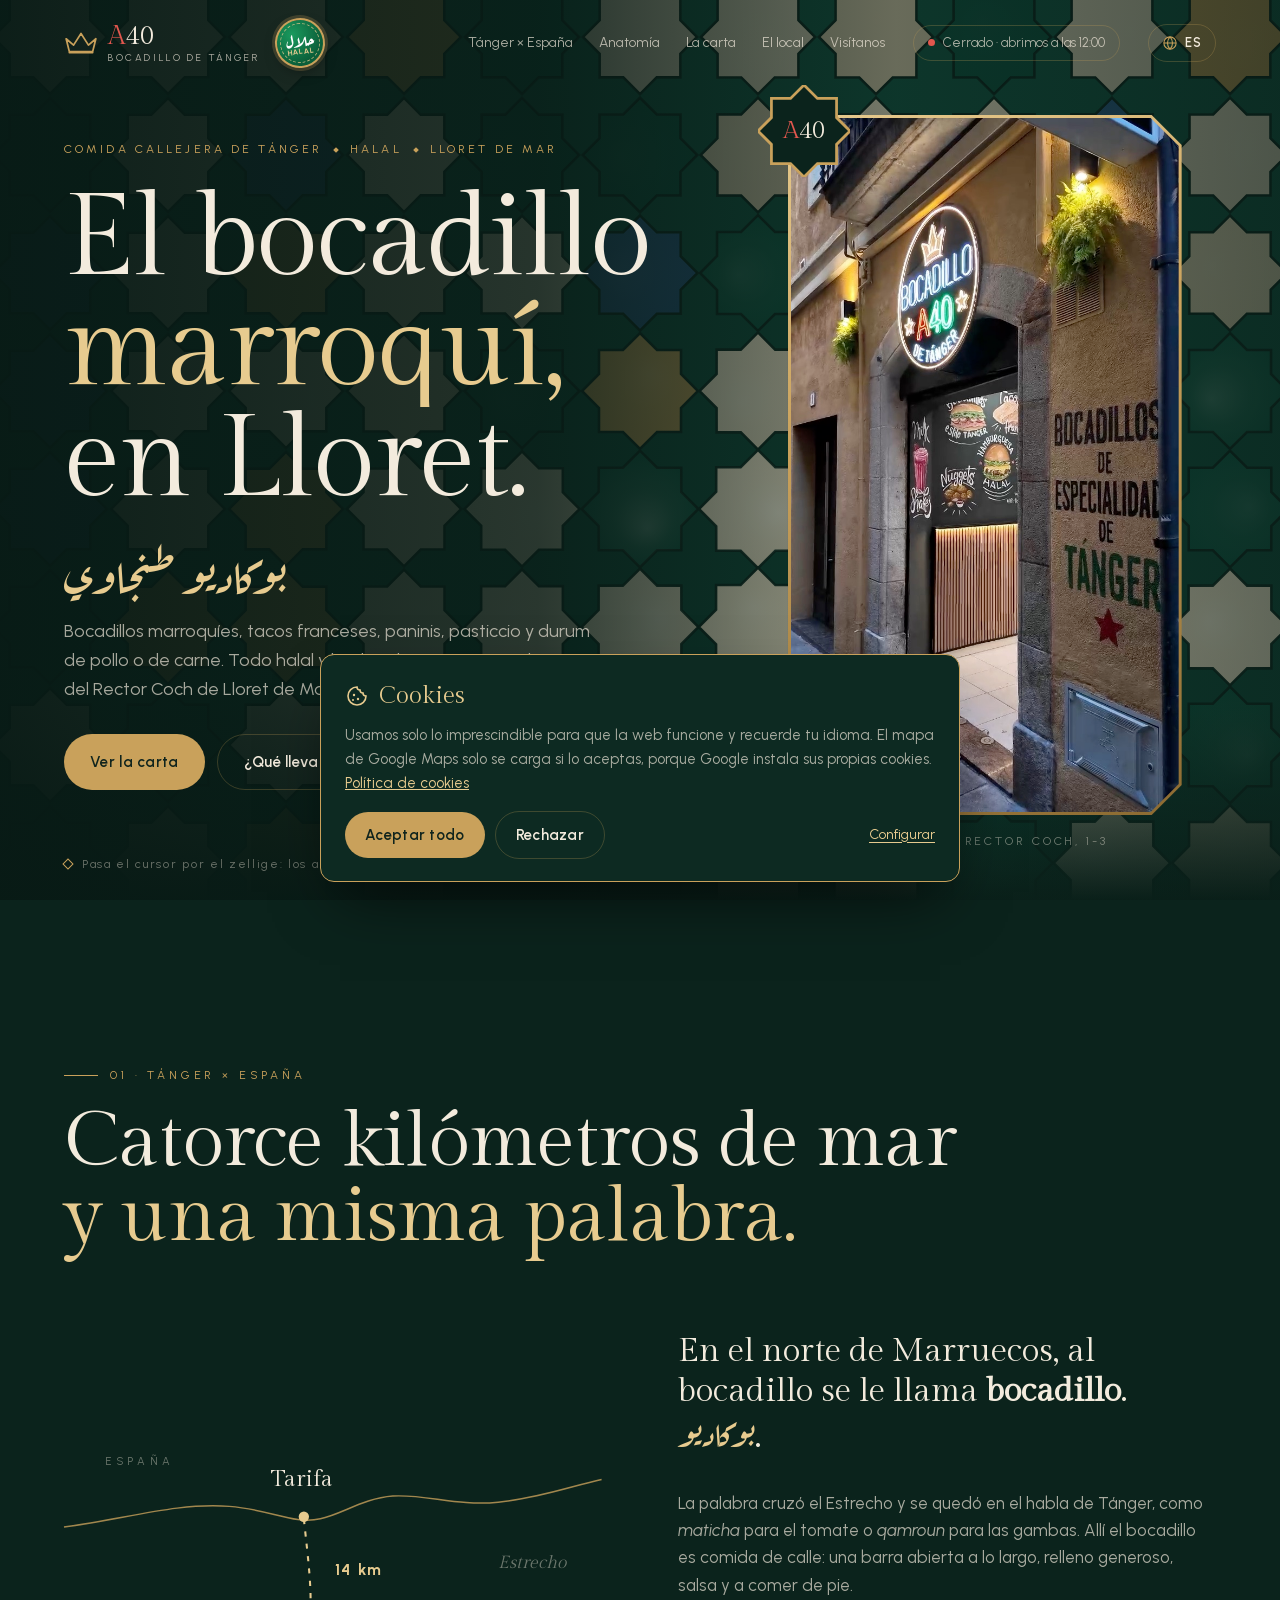
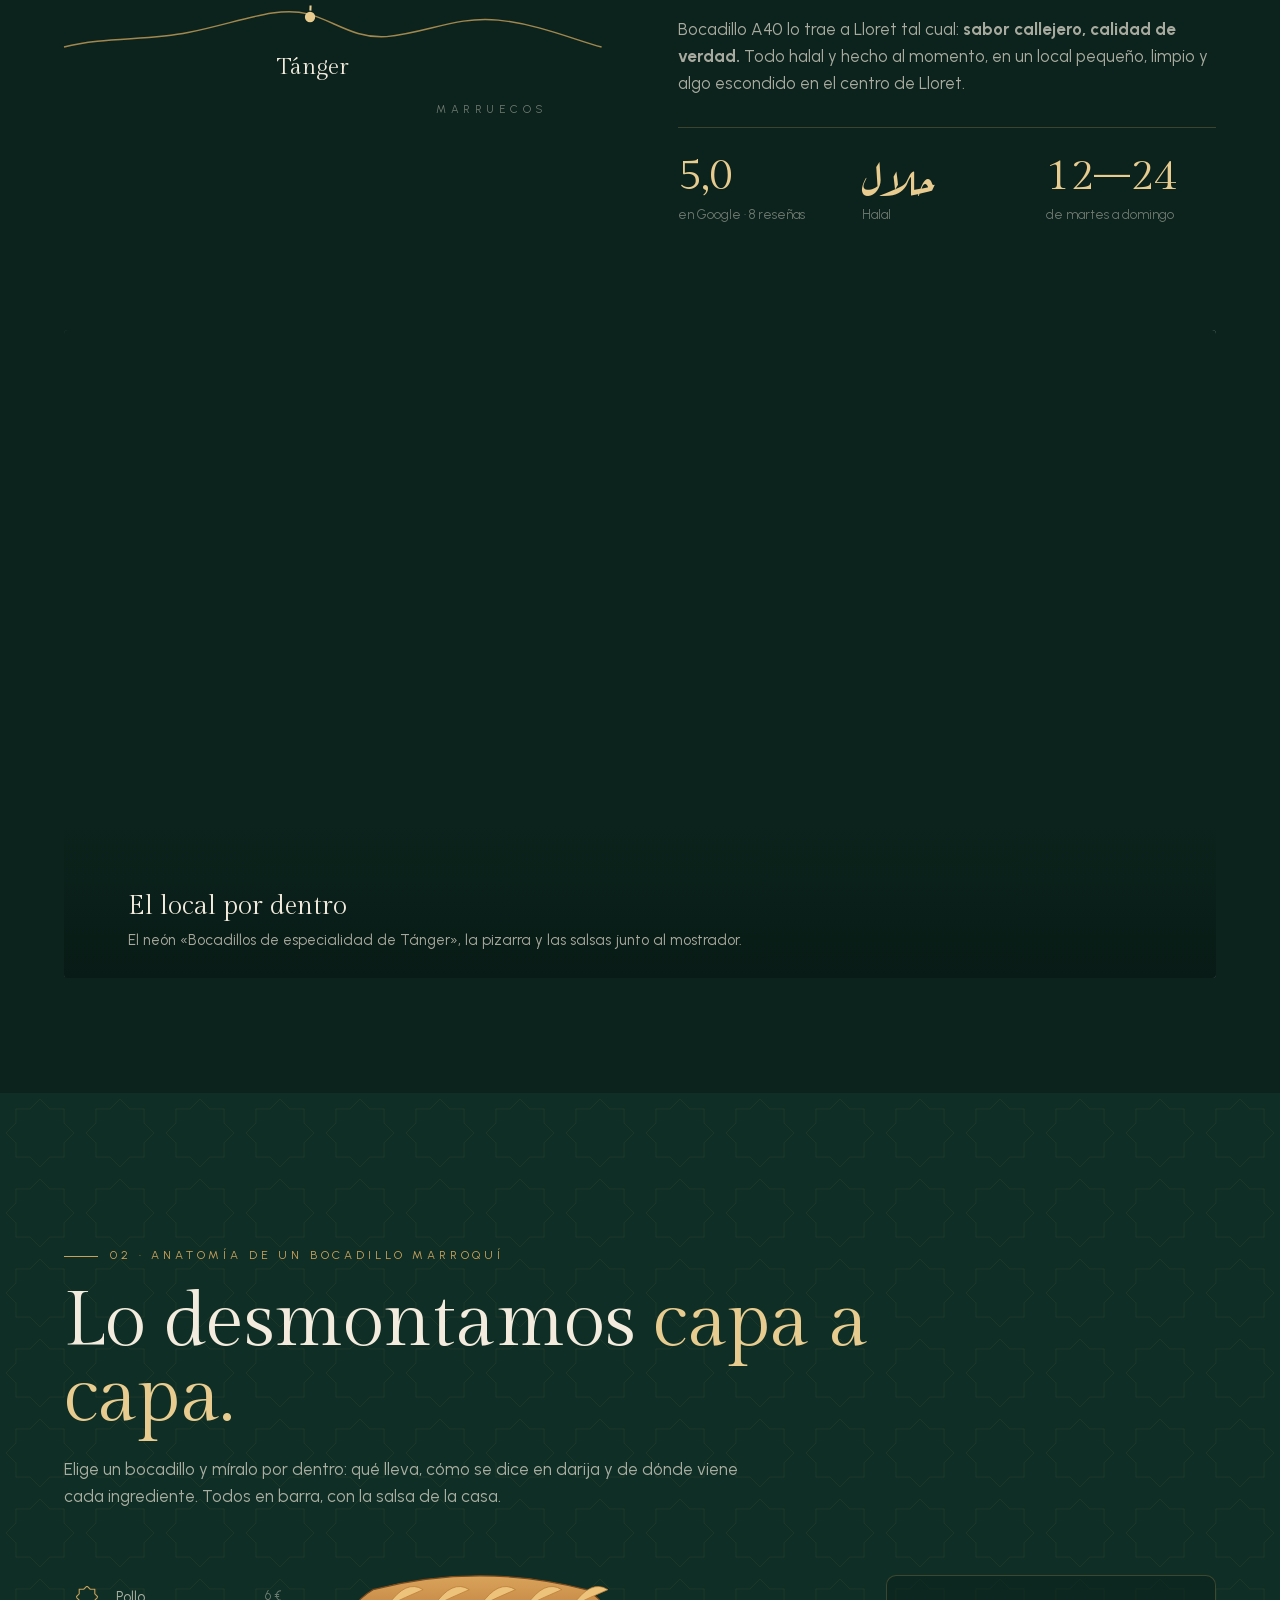
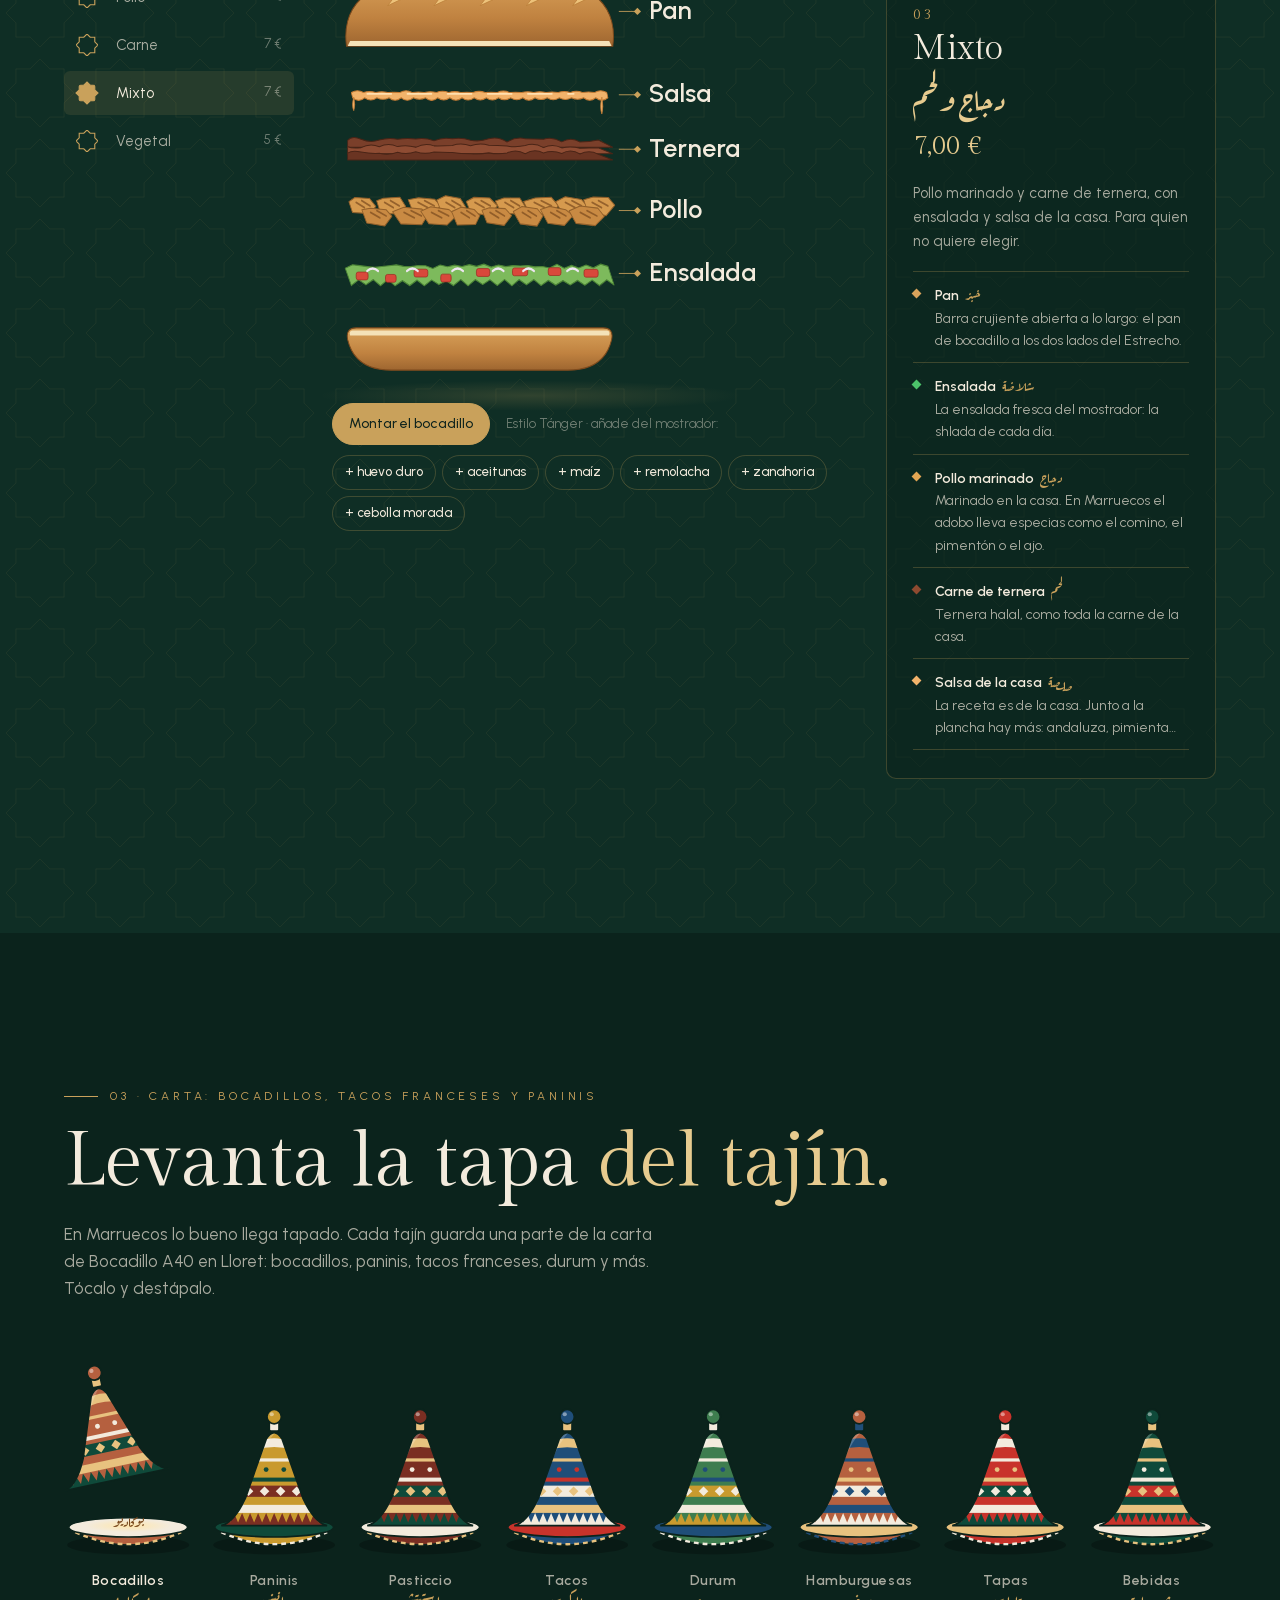
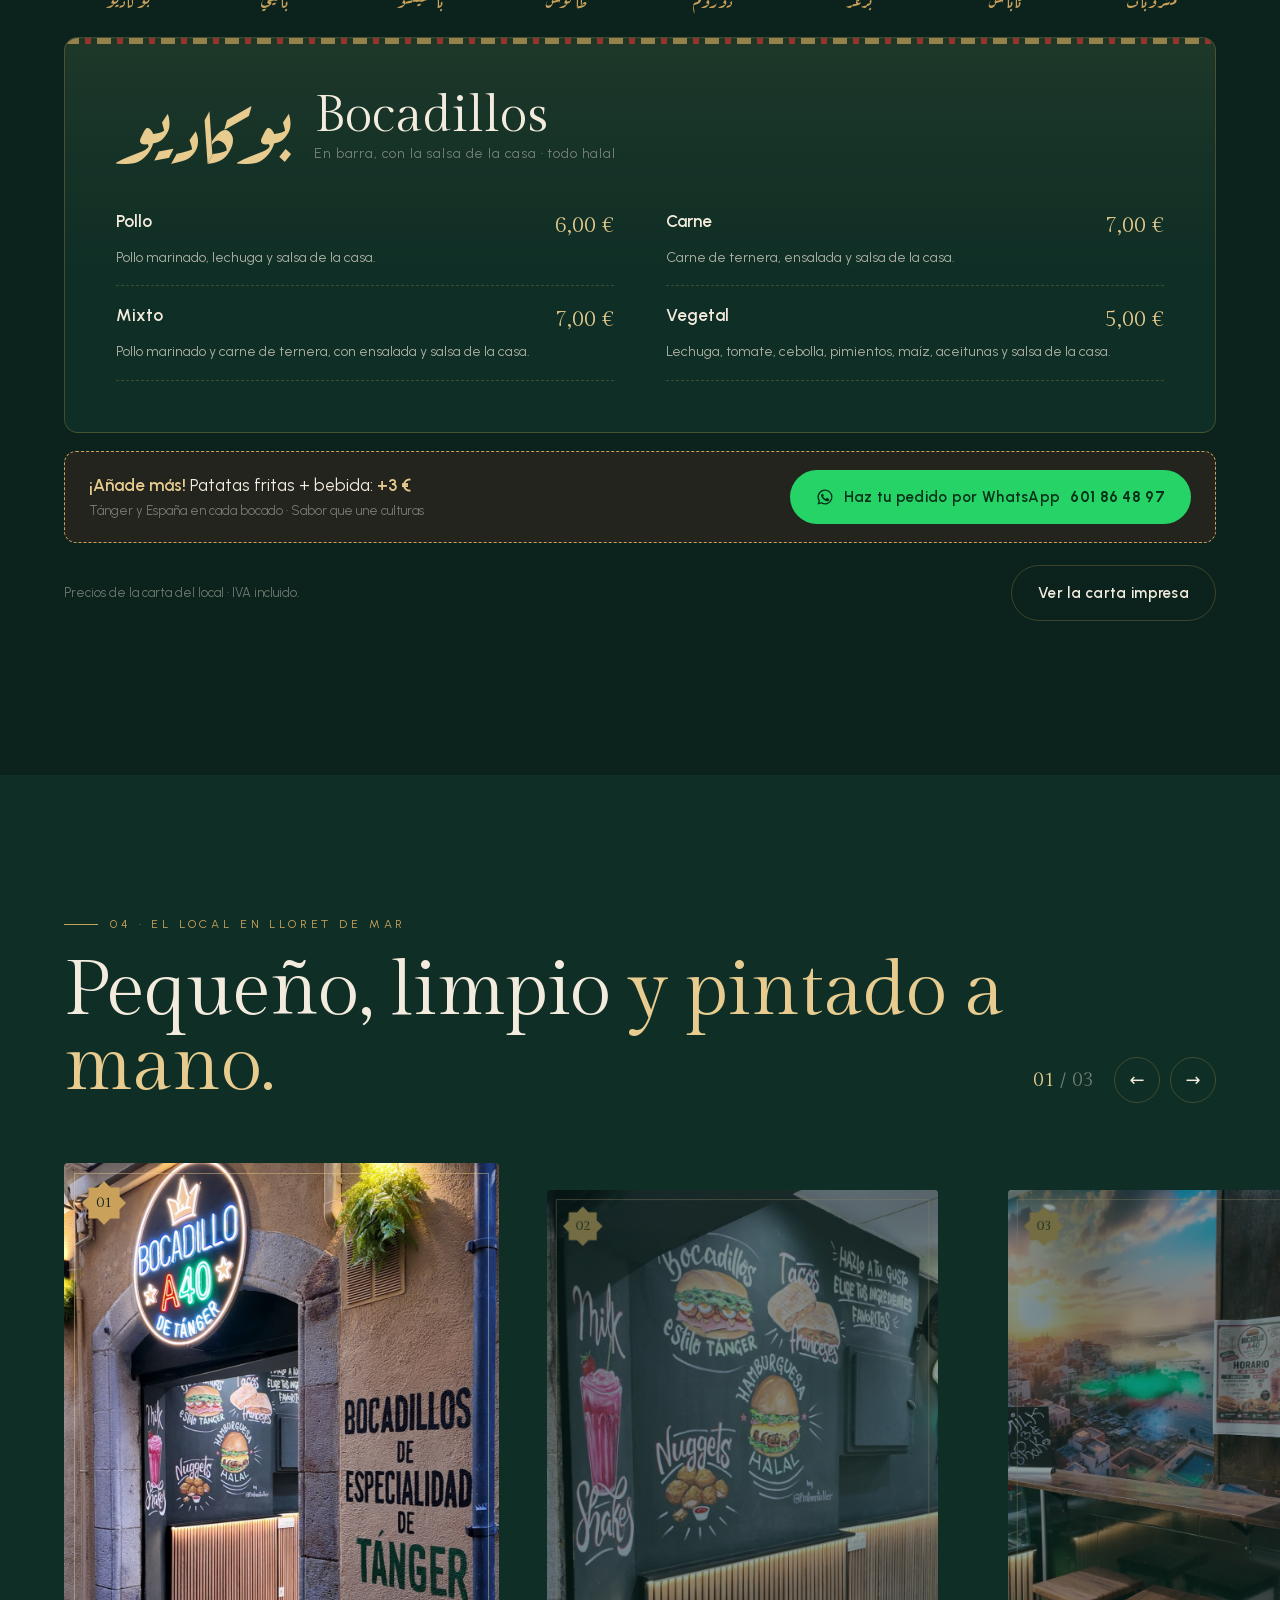
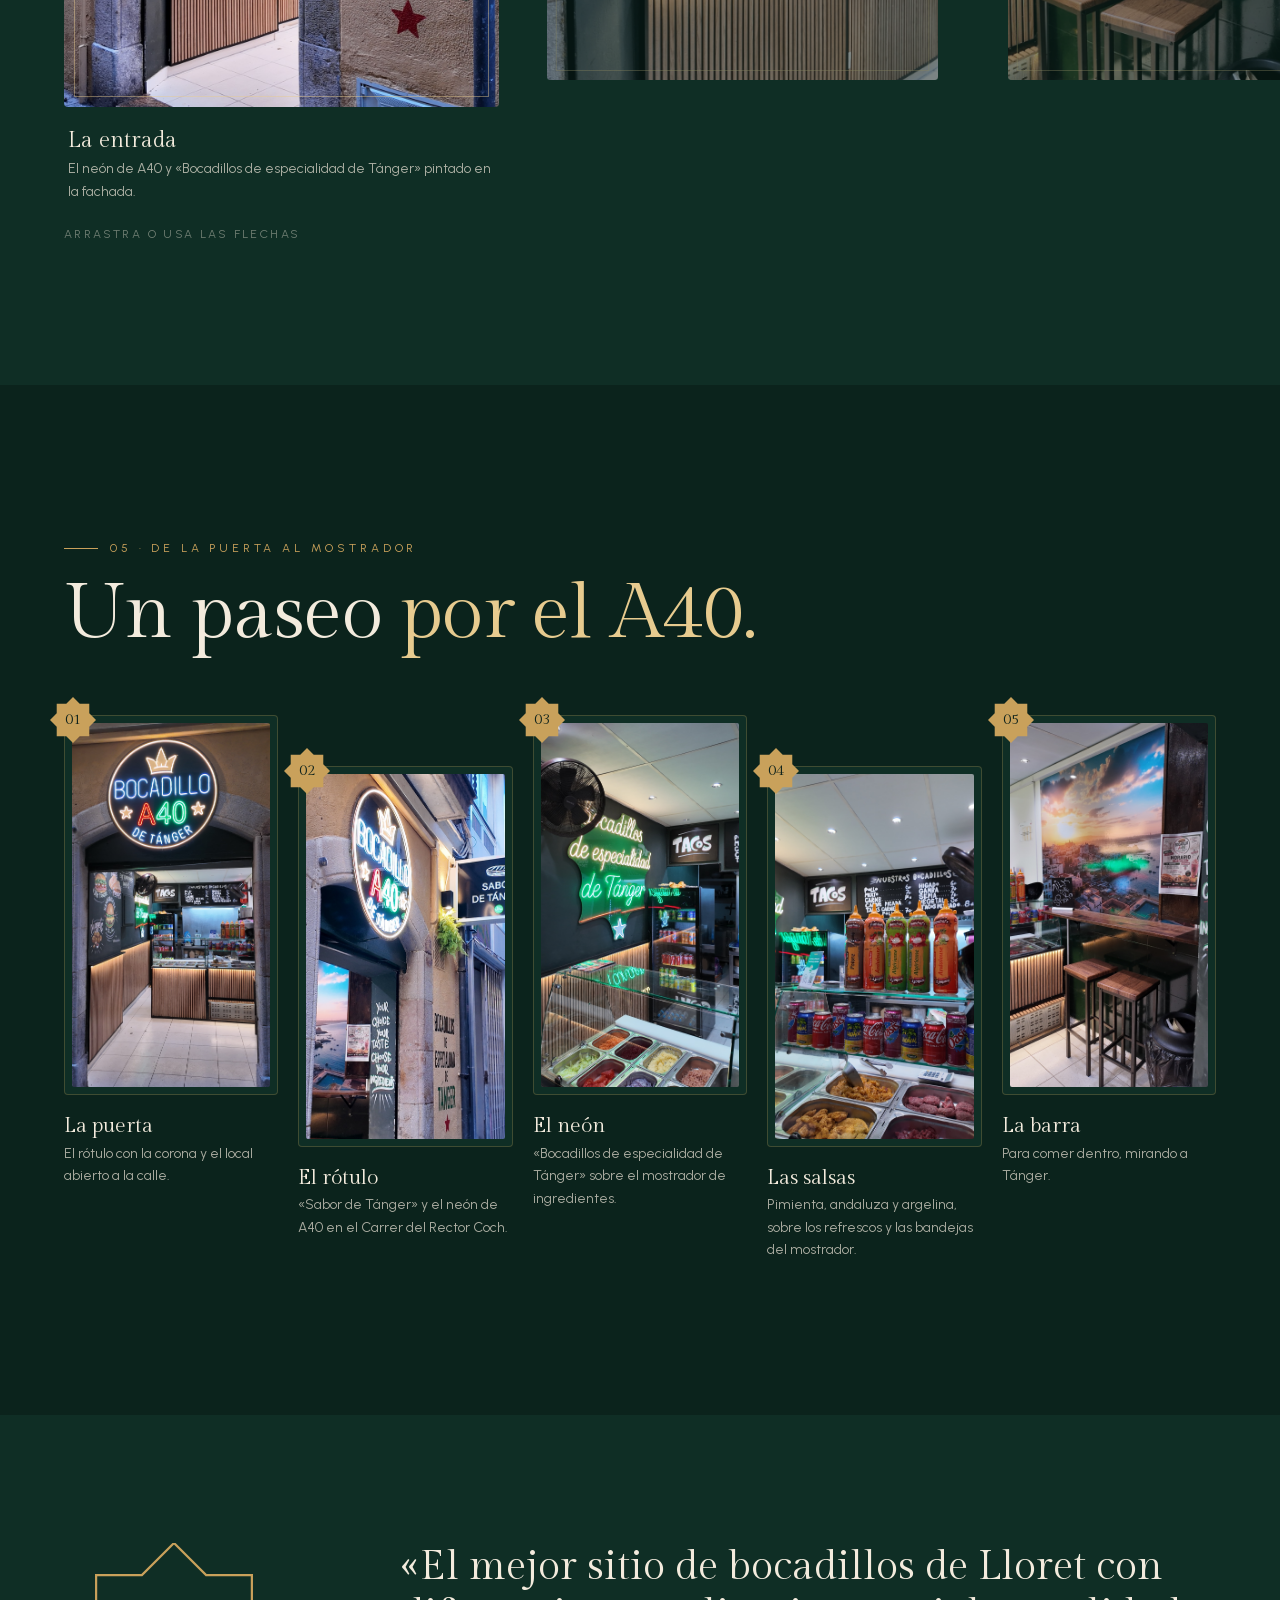
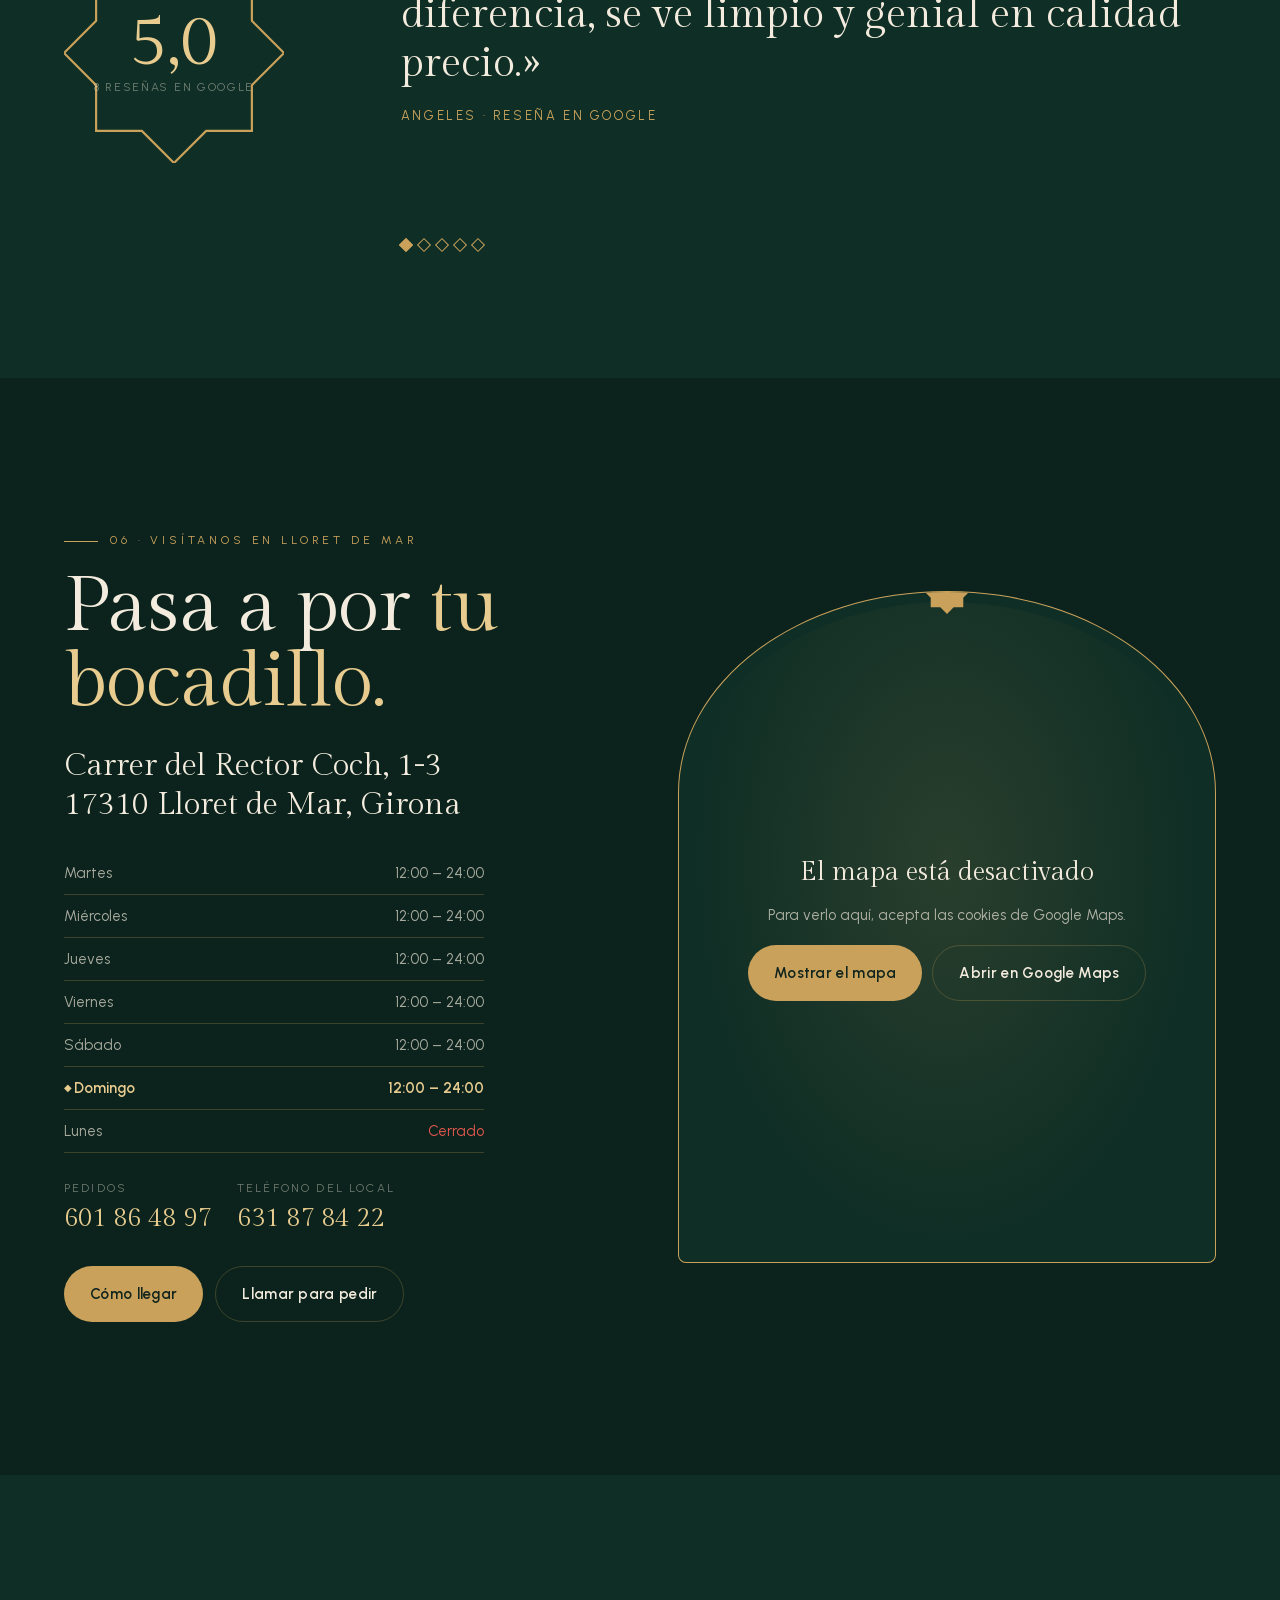
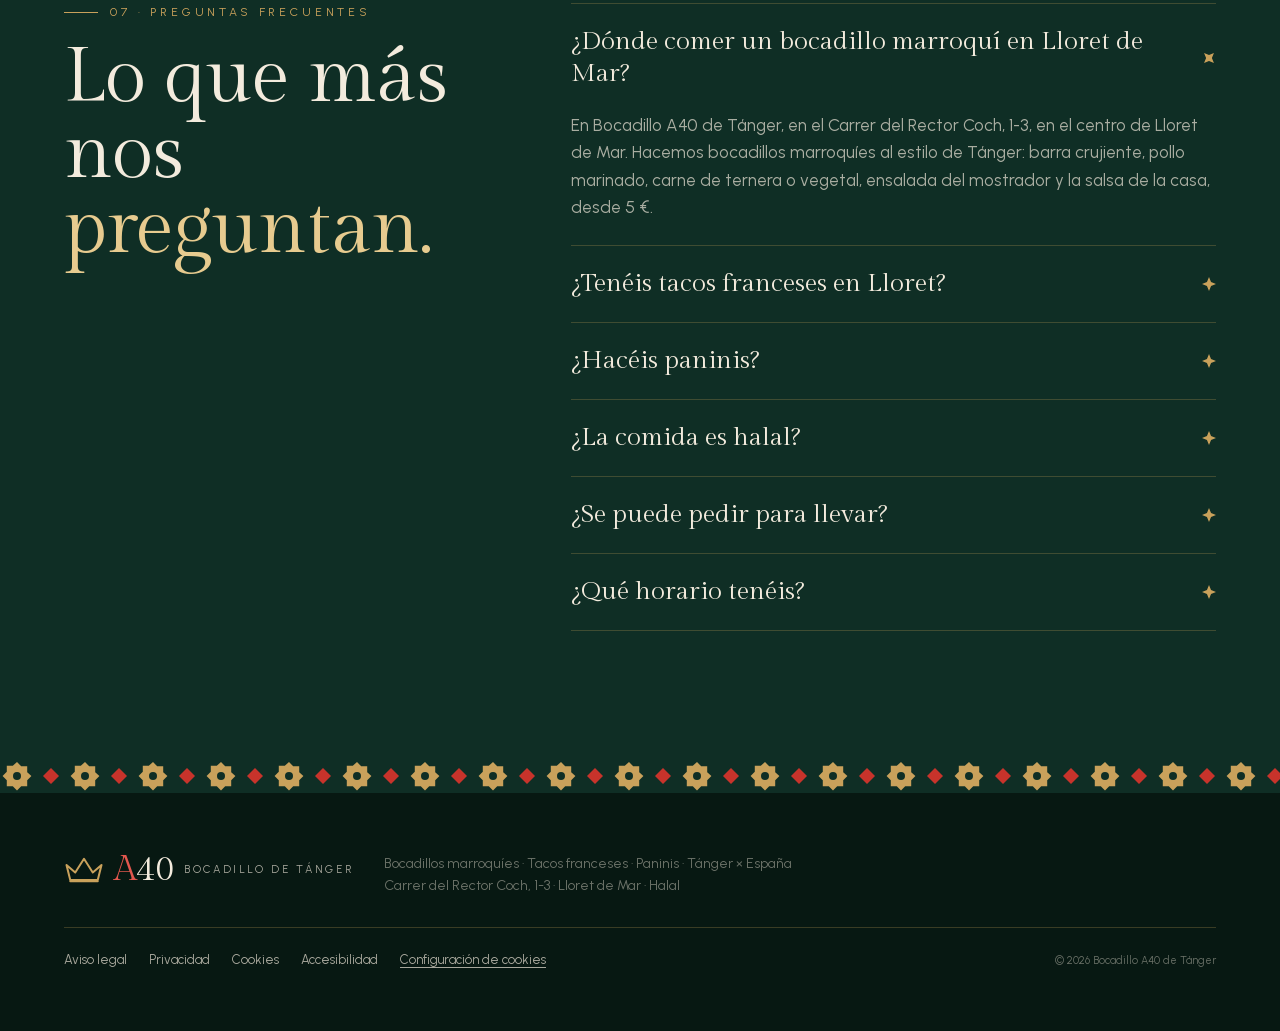
==== commit e910a17f: "Bocadillo A40: SEO (bocadillo marroquí, tacos franceses, paninis en Lloret)" ====
--- a/index.html
+++ b/index.html
@@ -3,12 +3,479 @@
 <head>
 <meta charset="utf-8">
 <meta name="viewport" content="width=device-width, initial-scale=1, viewport-fit=cover">
-<title>Bocadillo A40 de Tánger · Bocadillos y tacos halal · Lloret de Mar</title>
-<meta name="description" content="Bocadillo A40 de Tánger: comida callejera de Tánger en el Carrer del Rector Coch, 1-3 de Lloret de Mar. Bocadillos, paninis, pasticcio, tacos, durum y hamburguesas halal. De martes a domingo de 12 a 24 h. 5,0 en Google.">
+<title>Bocadillo marroquí, tacos franceses y paninis en Lloret | A40</title>
+<meta name="description" content="Bocadillos marroquíes, tacos franceses y paninis halal en el centro de Lloret de Mar. Para llevar o por WhatsApp. De martes a domingo, de 12 a 24 h.">
+<link rel="canonical" href="https://francybio.github.io/bocadillo-a40-lloret/">
+<meta name="robots" content="index, follow, max-image-preview:large">
 <meta name="theme-color" content="#0B231C">
-<meta property="og:title" content="Bocadillo A40 de Tánger · Lloret de Mar">
-<meta property="og:description" content="El bocadillo de Tánger, en Lloret. Halal, hecho al momento, de 12 a 24 h.">
-<meta property="og:image" content="assets/img/p1-puerta.jpg">
+<meta name="geo.region" content="ES-CT">
+<meta name="geo.placename" content="Lloret de Mar">
+<meta name="geo.position" content="41.6996414;2.8479348">
+<meta name="ICBM" content="41.6996414, 2.8479348">
+<meta property="og:type" content="restaurant">
+<meta property="og:site_name" content="Bocadillo A40 de Tánger">
+<meta property="og:locale" content="es_ES">
+<meta property="og:url" content="https://francybio.github.io/bocadillo-a40-lloret/">
+<meta property="og:title" content="Bocadillo marroquí, tacos franceses y paninis en Lloret de Mar">
+<meta property="og:description" content="Bocadillo A40 de Tánger: comida callejera marroquí y halal en el Carrer del Rector Coch, 1-3. De martes a domingo, de 12 a 24 h.">
+<meta property="og:image" content="https://francybio.github.io/bocadillo-a40-lloret/assets/img/p1-puerta.jpg">
+<meta property="og:image:width" content="900">
+<meta property="og:image:height" content="1600">
+<meta property="og:image:alt" content="La puerta de Bocadillo A40 en Lloret de Mar, con su rótulo de neón">
+<meta name="twitter:card" content="summary_large_image">
+<link rel="preload" as="image" href="assets/video/portada.jpg" fetchpriority="high">
+<script type="application/ld+json">
+[
+ {
+  "@context": "https://schema.org",
+  "@type": "Restaurant",
+  "@id": "https://francybio.github.io/bocadillo-a40-lloret/#restaurante",
+  "name": "Bocadillo A40 de Tánger",
+  "alternateName": "Bocadillo A40",
+  "description": "Bocadillos marroquíes al estilo de Tánger, tacos franceses, paninis, pasticcio, durum y hamburguesas halal en el centro de Lloret de Mar.",
+  "url": "https://francybio.github.io/bocadillo-a40-lloret/",
+  "image": [
+   "https://francybio.github.io/bocadillo-a40-lloret/assets/img/p1-puerta.jpg",
+   "https://francybio.github.io/bocadillo-a40-lloret/assets/img/local-dentro.jpg",
+   "https://francybio.github.io/bocadillo-a40-lloret/assets/img/g-mural.jpg"
+  ],
+  "telephone": "+34601864897",
+  "address": {
+   "@type": "PostalAddress",
+   "streetAddress": "Carrer del Rector Coch, 1-3",
+   "addressLocality": "Lloret de Mar",
+   "addressRegion": "Girona",
+   "postalCode": "17310",
+   "addressCountry": "ES"
+  },
+  "geo": {
+   "@type": "GeoCoordinates",
+   "latitude": 41.6996414,
+   "longitude": 2.8479348
+  },
+  "hasMap": "https://maps.google.com/?cid=18337400837969716949",
+  "sameAs": [
+   "https://maps.google.com/?cid=18337400837969716949"
+  ],
+  "servesCuisine": [
+   "Marroquí",
+   "Comida callejera",
+   "Halal",
+   "Bocadillos",
+   "Tacos franceses",
+   "Paninis",
+   "Hamburguesas"
+  ],
+  "priceRange": "€",
+  "currenciesAccepted": "EUR",
+  "acceptsReservations": false,
+  "openingHoursSpecification": [
+   {
+    "@type": "OpeningHoursSpecification",
+    "dayOfWeek": [
+     "Tuesday",
+     "Wednesday",
+     "Thursday",
+     "Friday",
+     "Saturday",
+     "Sunday"
+    ],
+    "opens": "12:00",
+    "closes": "23:59"
+   }
+  ],
+  "hasMenu": {
+   "@type": "Menu",
+   "name": "Carta de Bocadillo A40",
+   "url": "https://francybio.github.io/bocadillo-a40-lloret/#carta",
+   "inLanguage": "es",
+   "hasMenuSection": [
+    {
+     "@type": "MenuSection",
+     "name": "Bocadillos",
+     "hasMenuItem": [
+      {
+       "@type": "MenuItem",
+       "name": "Bocadillo de pollo",
+       "offers": {
+        "@type": "Offer",
+        "price": "6.00",
+        "priceCurrency": "EUR"
+       }
+      },
+      {
+       "@type": "MenuItem",
+       "name": "Bocadillo de carne",
+       "offers": {
+        "@type": "Offer",
+        "price": "7.00",
+        "priceCurrency": "EUR"
+       }
+      },
+      {
+       "@type": "MenuItem",
+       "name": "Bocadillo mixto",
+       "offers": {
+        "@type": "Offer",
+        "price": "7.00",
+        "priceCurrency": "EUR"
+       }
+      },
+      {
+       "@type": "MenuItem",
+       "name": "Bocadillo vegetal",
+       "offers": {
+        "@type": "Offer",
+        "price": "5.00",
+        "priceCurrency": "EUR"
+       }
+      }
+     ]
+    },
+    {
+     "@type": "MenuSection",
+     "name": "Paninis",
+     "hasMenuItem": [
+      {
+       "@type": "MenuItem",
+       "name": "Panini de pollo",
+       "offers": {
+        "@type": "Offer",
+        "price": "7.00",
+        "priceCurrency": "EUR"
+       }
+      },
+      {
+       "@type": "MenuItem",
+       "name": "Panini de carne picada",
+       "offers": {
+        "@type": "Offer",
+        "price": "7.50",
+        "priceCurrency": "EUR"
+       }
+      },
+      {
+       "@type": "MenuItem",
+       "name": "Panini mixto",
+       "offers": {
+        "@type": "Offer",
+        "price": "7.50",
+        "priceCurrency": "EUR"
+       }
+      },
+      {
+       "@type": "MenuItem",
+       "name": "Panini de carne",
+       "offers": {
+        "@type": "Offer",
+        "price": "7.50",
+        "priceCurrency": "EUR"
+       }
+      }
+     ]
+    },
+    {
+     "@type": "MenuSection",
+     "name": "Pasticcio",
+     "hasMenuItem": [
+      {
+       "@type": "MenuItem",
+       "name": "Pasticcio de pollo",
+       "offers": {
+        "@type": "Offer",
+        "price": "7.50",
+        "priceCurrency": "EUR"
+       }
+      },
+      {
+       "@type": "MenuItem",
+       "name": "Pasticcio de carne picada",
+       "offers": {
+        "@type": "Offer",
+        "price": "8.00",
+        "priceCurrency": "EUR"
+       }
+      },
+      {
+       "@type": "MenuItem",
+       "name": "Pasticcio de carne",
+       "offers": {
+        "@type": "Offer",
+        "price": "8.00",
+        "priceCurrency": "EUR"
+       }
+      }
+     ]
+    },
+    {
+     "@type": "MenuSection",
+     "name": "Tacos",
+     "hasMenuItem": [
+      {
+       "@type": "MenuItem",
+       "name": "Taco de pollo",
+       "offers": {
+        "@type": "Offer",
+        "price": "7.00",
+        "priceCurrency": "EUR"
+       }
+      },
+      {
+       "@type": "MenuItem",
+       "name": "Taco de carne picada",
+       "offers": {
+        "@type": "Offer",
+        "price": "8.00",
+        "priceCurrency": "EUR"
+       }
+      },
+      {
+       "@type": "MenuItem",
+       "name": "Taco de carne",
+       "offers": {
+        "@type": "Offer",
+        "price": "8.00",
+        "priceCurrency": "EUR"
+       }
+      },
+      {
+       "@type": "MenuItem",
+       "name": "Taco XL de pollo",
+       "offers": {
+        "@type": "Offer",
+        "price": "9.00",
+        "priceCurrency": "EUR"
+       }
+      },
+      {
+       "@type": "MenuItem",
+       "name": "Taco francés",
+       "offers": {
+        "@type": "Offer",
+        "price": "9.00",
+        "priceCurrency": "EUR"
+       }
+      }
+     ]
+    },
+    {
+     "@type": "MenuSection",
+     "name": "Durum",
+     "hasMenuItem": [
+      {
+       "@type": "MenuItem",
+       "name": "Durum de pollo",
+       "offers": {
+        "@type": "Offer",
+        "price": "6.00",
+        "priceCurrency": "EUR"
+       }
+      },
+      {
+       "@type": "MenuItem",
+       "name": "Durum de carne",
+       "offers": {
+        "@type": "Offer",
+        "price": "6.50",
+        "priceCurrency": "EUR"
+       }
+      },
+      {
+       "@type": "MenuItem",
+       "name": "Durum mixto",
+       "offers": {
+        "@type": "Offer",
+        "price": "6.50",
+        "priceCurrency": "EUR"
+       }
+      }
+     ]
+    },
+    {
+     "@type": "MenuSection",
+     "name": "Hamburguesas",
+     "hasMenuItem": [
+      {
+       "@type": "MenuItem",
+       "name": "Hamburguesa de pollo",
+       "offers": {
+        "@type": "Offer",
+        "price": "4.50",
+        "priceCurrency": "EUR"
+       }
+      },
+      {
+       "@type": "MenuItem",
+       "name": "Hamburguesa de carne picada",
+       "offers": {
+        "@type": "Offer",
+        "price": "5.00",
+        "priceCurrency": "EUR"
+       }
+      },
+      {
+       "@type": "MenuItem",
+       "name": "Hamburguesa doble",
+       "offers": {
+        "@type": "Offer",
+        "price": "8.50",
+        "priceCurrency": "EUR"
+       }
+      }
+     ]
+    },
+    {
+     "@type": "MenuSection",
+     "name": "Tapas",
+     "hasMenuItem": [
+      {
+       "@type": "MenuItem",
+       "name": "Patatas fritas",
+       "offers": {
+        "@type": "Offer",
+        "price": "2.50",
+        "priceCurrency": "EUR"
+       }
+      },
+      {
+       "@type": "MenuItem",
+       "name": "Fingers",
+       "offers": {
+        "@type": "Offer",
+        "price": "5.00",
+        "priceCurrency": "EUR"
+       }
+      },
+      {
+       "@type": "MenuItem",
+       "name": "Nuggets",
+       "offers": {
+        "@type": "Offer",
+        "price": "5.00",
+        "priceCurrency": "EUR"
+       }
+      },
+      {
+       "@type": "MenuItem",
+       "name": "Alitas de pollo",
+       "offers": {
+        "@type": "Offer",
+        "price": "5.00",
+        "priceCurrency": "EUR"
+       }
+      }
+     ]
+    },
+    {
+     "@type": "MenuSection",
+     "name": "Bebidas",
+     "hasMenuItem": [
+      {
+       "@type": "MenuItem",
+       "name": "Agua pequeña",
+       "offers": {
+        "@type": "Offer",
+        "price": "1.00",
+        "priceCurrency": "EUR"
+       }
+      },
+      {
+       "@type": "MenuItem",
+       "name": "Coca-Cola",
+       "offers": {
+        "@type": "Offer",
+        "price": "1.50",
+        "priceCurrency": "EUR"
+       }
+      },
+      {
+       "@type": "MenuItem",
+       "name": "Hawai",
+       "offers": {
+        "@type": "Offer",
+        "price": "1.50",
+        "priceCurrency": "EUR"
+       }
+      },
+      {
+       "@type": "MenuItem",
+       "name": "Fanta",
+       "offers": {
+        "@type": "Offer",
+        "price": "1.50",
+        "priceCurrency": "EUR"
+       }
+      },
+      {
+       "@type": "MenuItem",
+       "name": "Oasis",
+       "offers": {
+        "@type": "Offer",
+        "price": "1.50",
+        "priceCurrency": "EUR"
+       }
+      }
+     ]
+    }
+   ]
+  }
+ },
+ {
+  "@context": "https://schema.org",
+  "@type": "FAQPage",
+  "mainEntity": [
+   {
+    "@type": "Question",
+    "name": "¿Dónde comer un bocadillo marroquí en Lloret de Mar?",
+    "acceptedAnswer": {
+     "@type": "Answer",
+     "text": "En Bocadillo A40 de Tánger, en el Carrer del Rector Coch, 1-3, en el centro de Lloret de Mar. Hacemos bocadillos marroquíes al estilo de Tánger: barra crujiente, pollo marinado, carne de ternera o vegetal, ensalada del mostrador y la salsa de la casa, desde 5 €."
+    }
+   },
+   {
+    "@type": "Question",
+    "name": "¿Tenéis tacos franceses en Lloret?",
+    "acceptedAnswer": {
+     "@type": "Answer",
+     "text": "Sí: el taco francés (9 €) y, además, tacos de pollo (7 €), de carne picada y de carne (8 €) y el taco XL de pollo (9 €)."
+    }
+   },
+   {
+    "@type": "Question",
+    "name": "¿Hacéis paninis?",
+    "acceptedAnswer": {
+     "@type": "Answer",
+     "text": "Sí: paninis de pollo (7 €), de carne picada, mixto y de carne (7,50 €), con el pan tostado y prensado al momento."
+    }
+   },
+   {
+    "@type": "Question",
+    "name": "¿La comida es halal?",
+    "acceptedAnswer": {
+     "@type": "Answer",
+     "text": "Sí, toda la carne que servimos es halal."
+    }
+   },
+   {
+    "@type": "Question",
+    "name": "¿Se puede pedir para llevar?",
+    "acceptedAnswer": {
+     "@type": "Answer",
+     "text": "Sí. Puedes pedir en el local o por WhatsApp al 601 86 48 97 y pasar a recogerlo. Añade patatas fritas y bebida por 3 € más."
+    }
+   },
+   {
+    "@type": "Question",
+    "name": "¿Qué horario tenéis?",
+    "acceptedAnswer": {
+     "@type": "Answer",
+     "text": "De martes a domingo, de 12:00 a 24:00. Los lunes cerramos."
+    }
+   }
+  ]
+ }
+]
+</script>
 <link rel="icon" href="data:image/svg+xml,%3Csvg xmlns='http://www.w3.org/2000/svg' viewBox='0 0 64 64'%3E%3Cpath d='M32 2l8.8 8.8H53.2v12.4L62 32l-8.8 8.8v12.4H40.8L32 62l-8.8-8.8H10.8V40.8L2 32l8.8-8.8V10.8h12.4z' fill='%230F4A3A' stroke='%23C9A15B' stroke-width='3'/%3E%3Ctext x='32' y='41' font-family='Georgia,serif' font-size='24' fill='%23F3EBDD' text-anchor='middle'%3EA%3C/text%3E%3C/svg%3E">
 <link rel="stylesheet" href="assets/fonts/fonts.css">
 <link rel="stylesheet" href="style.css">
@@ -71,11 +538,11 @@
       <p class="eyebrow"><span data-t="hero.e1">Comida callejera de Tánger</span><span class="dot"></span><span>Halal</span><span class="dot"></span><span data-t="hero.e3">Lloret de Mar</span></p>
       <h1 class="hero__t">
         <span class="ln"><span data-t="hero.t1">El bocadillo</span></span>
-        <span class="ln"><span data-t="hero.t2"><em>de Tánger,</em></span></span>
+        <span class="ln"><span data-t="hero.t2"><em>marroquí,</em></span></span>
         <span class="ln"><span data-t="hero.t3">en Lloret.</span></span>
       </h1>
       <p class="hero__ar" lang="ar" dir="rtl">بوكاديو طنجاوي</p>
-      <p class="hero__lead" data-t="hero.lead">Bocadillos, paninis, pasticcio, tacos y durum de pollo o de carne. Todo halal y hecho al momento, en el Carrer del Rector Coch.</p>
+      <p class="hero__lead" data-t="hero.lead">Bocadillos marroquíes, tacos franceses, paninis, pasticcio y durum de pollo o de carne. Todo halal y hecho al momento, en el Carrer del Rector Coch de Lloret de Mar.</p>
       <div class="hero__cta">
         <a class="btn btn--gold" href="#carta" data-t="hero.cta1">Ver la carta</a>
         <a class="btn btn--line" href="#anatomia" data-t="hero.cta2">¿Qué lleva cada bocadillo?</a>
@@ -131,7 +598,7 @@
 <!-- ============ ANATOMÍA DEL BOCADILLO ============ -->
 <section class="anat" id="anatomia">
   <div class="anat__head">
-    <p class="kicker" data-t="anat.k">02 · Anatomía de un bocadillo</p>
+    <p class="kicker" data-t="anat.k">02 · Anatomía de un bocadillo marroquí</p>
     <h2 class="h2" data-reveal data-t="anat.h2">Lo desmontamos <em>capa a capa.</em></h2>
     <p class="anat__lead" data-t="anat.lead">Elige un bocadillo y míralo por dentro: qué lleva, cómo se dice en darija y de dónde viene cada ingrediente. Todos en barra, con la salsa de la casa.</p>
   </div>
@@ -160,9 +627,9 @@
 <!-- ============ LA CARTA · TAJINES ============ -->
 <section class="menu" id="carta">
   <div class="menu__head">
-    <p class="kicker" data-t="menu.k">03 · La carta</p>
+    <p class="kicker" data-t="menu.k">03 · Carta: bocadillos, tacos franceses y paninis</p>
     <h2 class="h2" data-reveal data-t="menu.h2">Levanta la tapa <em>del tajín.</em></h2>
-    <p class="menu__lead" data-t="menu.lead">En Marruecos lo bueno llega tapado. Cada tajín guarda una parte de la carta: tócalo y destápalo.</p>
+    <p class="menu__lead" data-t="menu.lead">En Marruecos lo bueno llega tapado. Cada tajín guarda una parte de la carta de Bocadillo A40 en Lloret: bocadillos, paninis, tacos franceses, durum y más. Tócalo y destápalo.</p>
   </div>
   <div class="tajines" id="tajines" role="tablist" data-ta="aria-label:menu.tabs" aria-label="Partes de la carta"></div>
   <div class="dish" id="dish" role="tabpanel">
@@ -187,7 +654,7 @@
 <section class="gal" id="galeria">
   <div class="gal__head">
     <div>
-      <p class="kicker" data-t="gal.k">04 · El local</p>
+      <p class="kicker" data-t="gal.k">04 · El local en Lloret de Mar</p>
       <h2 class="h2" data-reveal data-t="gal.h2">Pequeño, limpio <em>y pintado a mano.</em></h2>
     </div>
     <div class="gal__nav" dir="ltr">
@@ -231,7 +698,7 @@
 <!-- ============ VISÍTANOS ============ -->
 <section class="visit" id="visita">
   <div class="visit__info">
-    <p class="kicker" data-t="visit.k">06 · Visítanos</p>
+    <p class="kicker" data-t="visit.k">06 · Visítanos en Lloret de Mar</p>
     <h2 class="h2" data-reveal data-t="visit.h2">Pasa a por <em>tu bocadillo.</em></h2>
     <address>Carrer del Rector Coch, 1-3<br>17310 Lloret de Mar, Girona</address>
     <table class="hours" id="hours">
@@ -261,13 +728,47 @@
   </div>
 </section>
 
+<!-- ============ PREGUNTAS FRECUENTES ============ -->
+<section class="faq" id="preguntas">
+  <div class="faq__head">
+    <p class="kicker" data-t="faq.k">07 · Preguntas frecuentes</p>
+    <h2 class="h2" data-reveal data-t="faq.h2">Lo que más nos <em>preguntan.</em></h2>
+  </div>
+  <div class="faq__list">
+    <details class="faq__q" open>
+      <summary data-t="faq.q1">¿Dónde comer un bocadillo marroquí en Lloret de Mar?</summary>
+      <p data-t="faq.a1">En Bocadillo A40 de Tánger, en el Carrer del Rector Coch, 1-3, en el centro de Lloret de Mar. Hacemos bocadillos marroquíes al estilo de Tánger: barra crujiente, pollo marinado, carne de ternera o vegetal, ensalada del mostrador y la salsa de la casa, desde 5 €.</p>
+    </details>
+    <details class="faq__q">
+      <summary data-t="faq.q2">¿Tenéis tacos franceses en Lloret?</summary>
+      <p data-t="faq.a2">Sí: el taco francés (9 €) y, además, tacos de pollo (7 €), de carne picada y de carne (8 €) y el taco XL de pollo (9 €).</p>
+    </details>
+    <details class="faq__q">
+      <summary data-t="faq.q3">¿Hacéis paninis?</summary>
+      <p data-t="faq.a3">Sí: paninis de pollo (7 €), de carne picada, mixto y de carne (7,50 €), con el pan tostado y prensado al momento.</p>
+    </details>
+    <details class="faq__q">
+      <summary data-t="faq.q4">¿La comida es halal?</summary>
+      <p data-t="faq.a4">Sí, toda la carne que servimos es halal.</p>
+    </details>
+    <details class="faq__q">
+      <summary data-t="faq.q5">¿Se puede pedir para llevar?</summary>
+      <p data-t="faq.a5">Sí. Puedes pedir en el local o por WhatsApp al 601 86 48 97 y pasar a recogerlo. Añade patatas fritas y bebida por 3 € más.</p>
+    </details>
+    <details class="faq__q">
+      <summary data-t="faq.q6">¿Qué horario tenéis?</summary>
+      <p data-t="faq.a6">De martes a domingo, de 12:00 a 24:00. Los lunes cerramos.</p>
+    </details>
+  </div>
+</section>
+
 </main>
 
 <footer class="foot">
   <div class="foot__band" aria-hidden="true"></div>
   <div class="foot__in">
     <p class="foot__logo"><svg aria-hidden="true"><use href="#crown"/></svg><b><i>A</i>40</b> <span>Bocadillo de Tánger</span></p>
-    <p data-t="foot.line">Bocadillos · Tacos · Sabor · Tánger × España<br>Carrer del Rector Coch, 1-3 · Lloret de Mar · Halal</p>
+    <p data-t="foot.line">Bocadillos marroquíes · Tacos franceses · Paninis · Tánger × España<br>Carrer del Rector Coch, 1-3 · Lloret de Mar · Halal</p>
     <nav class="foot__legal" data-ta="aria-label:lg.nav" aria-label="Información legal">
       <a href="aviso-legal/" data-t="lg.aviso">Aviso legal</a>
       <a href="privacidad/" data-t="lg.priv">Privacidad</a>
--- a/style.css
+++ b/style.css
@@ -416,6 +416,19 @@
 @media (prefers-reduced-motion: reduce) {
   *, *::before, *::after { animation-duration: .001ms !important; animation-iteration-count: 1 !important; transition-duration: .001ms !important; }
 }
+
+/* ---------- preguntas frecuentes ---------- */
+.faq { padding: clamp(80px, 10vw, 150px) var(--pad); background: var(--bg2); display: grid; grid-template-columns: .8fr 1.2fr; gap: clamp(30px, 6vw, 90px); align-items: start; }
+.faq__head { position: sticky; top: 110px; }
+.faq__list { border-top: 1px solid var(--line); }
+.faq__q { border-bottom: 1px solid var(--line); }
+.faq__q summary { list-style: none; cursor: pointer; display: flex; justify-content: space-between; align-items: center; gap: 20px; padding: 22px 0; font-family: var(--serif); font-size: clamp(20px, 2vw, 26px); line-height: 1.25; color: var(--ink); transition: color .25s; }
+.faq__q summary::-webkit-details-marker { display: none; }
+.faq__q summary::after { content: ''; flex: none; width: 14px; height: 14px; background: var(--gold); clip-path: polygon(50% 0, 64.6% 35.4%, 100% 50%, 64.6% 64.6%, 50% 100%, 35.4% 64.6%, 0 50%, 35.4% 35.4%); transition: transform .4s var(--ease); }
+.faq__q[open] summary::after { transform: rotate(45deg); }
+.faq__q summary:hover { color: var(--gold2); }
+.faq__q p { color: var(--mute); padding: 0 0 24px; max-width: 42em; }
+@media (max-width: 980px) { .faq { grid-template-columns: 1fr; } .faq__head { position: relative; top: 0; } }
 
 /* ==========================================================
    LEGAL · aviso de cookies, mapa con consentimiento y páginas
